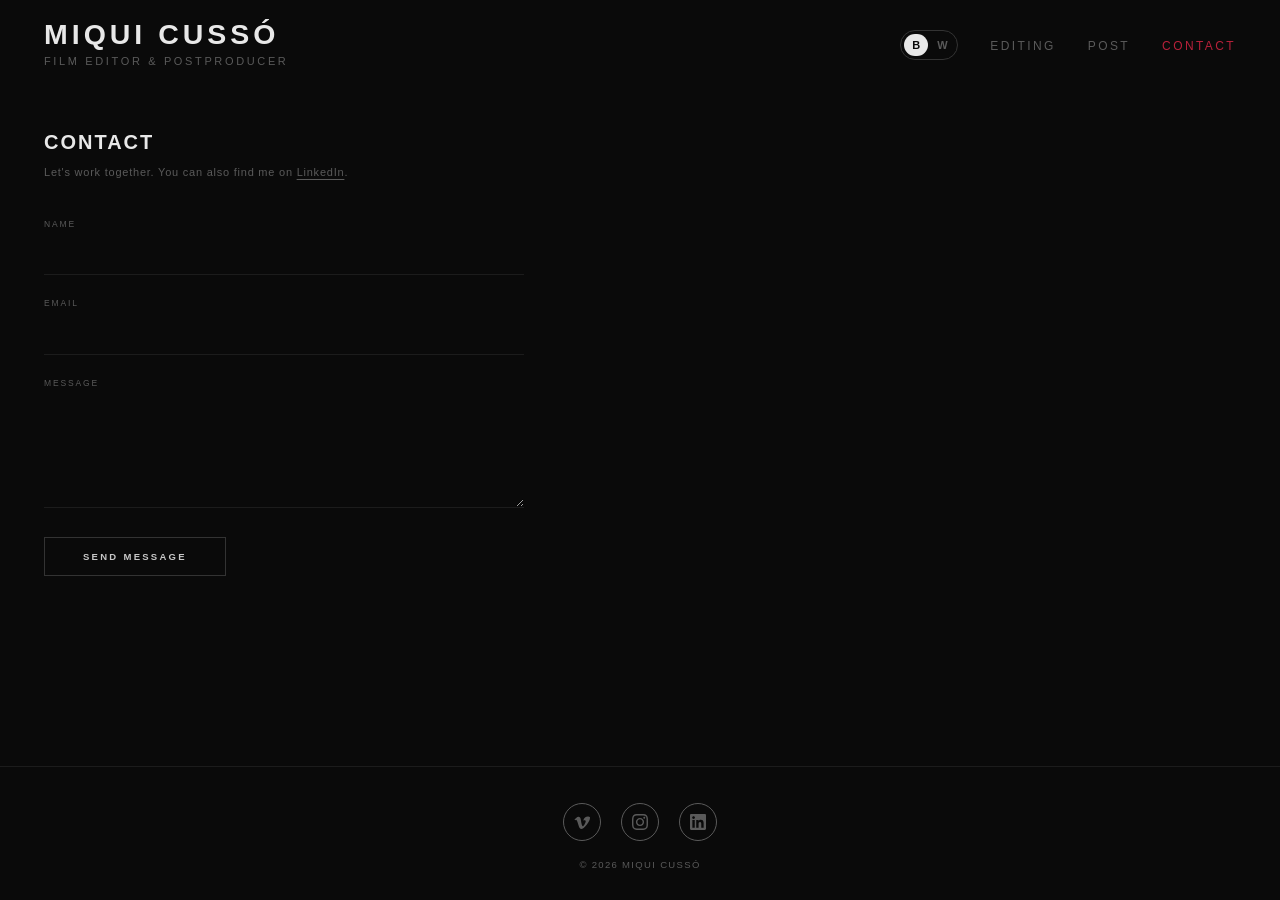
==== contact/index.html @ 6ad82b03 "fix: cache-busting ?v=hash en assets para que cada publicación se vea al momento Co-Authored-By: Cla" ====
<!DOCTYPE html>
<html lang="es">
<head>
  <meta charset="UTF-8">
  <meta name="viewport" content="width=device-width, initial-scale=1.0">
  <title>Contact — MIQUI CUSSÓ</title>
  <meta name="description" content="Contacta con Miqui Cussó, montador de cine y postproductor freelance, para proyectos de edición, postproducción y acabado.">
  <link rel="canonical" href="https://miquelcusso-rgb.github.io/contact/">
  <meta property="og:type" content="profile">
  <meta property="og:title" content="Contact — MIQUI CUSSÓ">
  <meta property="og:description" content="Contacta con Miqui Cussó, montador de cine y postproductor freelance, para proyectos de edición, postproducción y acabado.">
  <meta property="og:url" content="https://miquelcusso-rgb.github.io/contact/">
  <meta property="og:image" content="https://miquelcusso-rgb.github.io/og-image.jpg">
  <meta property="og:image:width" content="1200">
  <meta property="og:image:height" content="630">
  <meta property="og:image:alt" content="MIQUI CUSSÓ — Film Editor & Postproducer">
  <meta property="og:site_name" content="Miqui Cussó — Portfolio">
  <meta name="twitter:card" content="summary_large_image">
  <meta name="twitter:title" content="Contact — MIQUI CUSSÓ">
  <meta name="twitter:description" content="Contacta con Miqui Cussó, montador de cine y postproductor freelance, para proyectos de edición, postproducción y acabado.">
  <meta name="twitter:image" content="https://miquelcusso-rgb.github.io/og-image.jpg">
  <script type="application/ld+json">
  {"@context":"https://schema.org","@type":"ContactPage","name":"Contact — MIQUI CUSSÓ","url":"https://miquelcusso-rgb.github.io/contact/","inLanguage":"es","about":{"@type":"Person","name":"Miqui Cussó","url":"https://miquelcusso-rgb.github.io/","jobTitle":"Film Editor & Postproducer","knowsAbout":["Film editing","Post-production","Color grading","Video editing"],"sameAs":["https://www.linkedin.com/in/miquelcusso/","https://www.instagram.com/mikelkuss/","https://vimeo.com/showcase/8984756"]},"breadcrumb":{"@type":"BreadcrumbList","itemListElement":[{"@type":"ListItem","position":1,"name":"Editing","item":"https://miquelcusso-rgb.github.io/"},{"@type":"ListItem","position":2,"name":"Contact","item":"https://miquelcusso-rgb.github.io/contact/"}]}}
  </script>
  <link rel="icon" href="data:image/svg+xml,<svg xmlns='http://www.w3.org/2000/svg' viewBox='0 0 100 100'><text y='.9em' font-size='90'>✂</text></svg>">
  <script>try{if(localStorage.getItem('theme')==='light')document.documentElement.dataset.theme='light'}catch(e){}</script>
  <link rel="stylesheet" href="/assets/site.css?v=64774981">
</head>
<body data-page="contact">

<div class="nav-outer" id="navOuter">
<nav id="mainNav">
  <a class="nav-brand" href="/">
    <h1>Miqui Cussó <span class="nav-aka-desktop">AKA FURIOSA STUDIO</span></h1>
    <p>Film editor &amp; postproducer</p>
    <p class="nav-aka-mobile">AKA FURIOSA STUDIO</p>
  </a>
  <ul class="nav-links">
    <li><button class="theme-toggle" type="button" aria-pressed="false" aria-label="Switch to white"><span class="tt-b" aria-hidden="true">B</span><span class="tt-w" aria-hidden="true">W</span></button></li>
    <li><a id="nav-editing" href="/">Editing</a></li>
    <li><a id="nav-post" href="/post/">Post</a></li>
    <li><a id="nav-contact" href="/contact/" class="active" aria-current="page">Contact</a></li>
  </ul>
  <div class="nav-right-mobile">
    <button class="theme-toggle" type="button" aria-pressed="false" aria-label="Switch to white"><span class="tt-b" aria-hidden="true">B</span><span class="tt-w" aria-hidden="true">W</span></button>
    <button class="nav-hamburger" id="hamburger" type="button" aria-label="Menu">
      <span></span><span></span><span></span>
    </button>
  </div>
</nav>
</div>

<!-- Mobile menu -->
<div class="nav-mobile" id="navMobile">
  <a id="mob-editing" href="/">Editing</a>
  <a id="mob-post" href="/post/">Post</a>
  <a id="mob-contact" href="/contact/" class="active" aria-current="page">Contact</a>
</div>

<main>
  <section id="section-contact" class="section active">
    <div class="contact-wrap">
      <h2>Contact</h2>
      <p>Let's work together. You can also find me on <a href="https://www.linkedin.com/in/miquelcusso/" target="_blank" rel="noopener" style="color:inherit;text-decoration:underline;text-underline-offset:3px;">LinkedIn</a>.</p>
      <div class="form-group">
        <label for="f-name">Name</label>
        <input type="text" id="f-name" autocomplete="name">
      </div>
      <div class="form-group">
        <label for="f-email">Email</label>
        <input type="email" id="f-email" autocomplete="email">
      </div>
      <div class="form-group">
        <label for="f-msg">Message</label>
        <textarea id="f-msg"></textarea>
      </div>
      <button class="btn-submit" id="btn-submit" type="button">Send message</button>
      <p class="form-success" id="form-success">Message sent — I'll get back to you soon.</p>
    </div>
  </section>
</main>

<footer>
  <div class="footer-social">
    <a href="https://vimeo.com/showcase/8984756" target="_blank" rel="noopener" aria-label="Vimeo">
      <svg viewBox="0 0 24 24" xmlns="http://www.w3.org/2000/svg"><path d="M23.977 6.416c-.105 2.338-1.739 5.543-4.894 9.609-3.268 4.247-6.026 6.37-8.29 6.37-1.409 0-2.578-1.294-3.553-3.881L5.322 12.5C4.603 9.913 3.83 8.619 3 8.619c-.13 0-.58.27-1.354.81L.748 8.132c.852-.749 1.684-1.498 2.498-2.247C4.523 4.8 5.584 4.112 6.39 4.04c2.06-.198 3.332 1.208 3.81 4.218.515 3.25.872 5.274 1.072 6.07.595 2.707 1.248 4.06 1.963 4.06.556 0 1.391-.876 2.504-2.628 1.113-1.751 1.71-3.082 1.79-3.991.159-1.507-.435-2.261-1.79-2.261-.637 0-1.294.146-1.963.44 1.305-4.277 3.797-6.354 7.474-6.229 2.725.085 4.007 1.847 3.727 5.287z"/></svg>
    </a>
    <a href="https://www.instagram.com/mikelkuss/" target="_blank" rel="noopener" aria-label="Instagram">
      <svg viewBox="0 0 24 24" xmlns="http://www.w3.org/2000/svg"><path d="M12 2.163c3.204 0 3.584.012 4.85.07 3.252.148 4.771 1.691 4.919 4.919.058 1.265.069 1.645.069 4.849 0 3.205-.012 3.584-.069 4.849-.149 3.225-1.664 4.771-4.919 4.919-1.266.058-1.644.07-4.85.07-3.204 0-3.584-.012-4.849-.07-3.26-.149-4.771-1.699-4.919-4.92-.058-1.265-.07-1.644-.07-4.849 0-3.204.013-3.583.07-4.849.149-3.227 1.664-4.771 4.919-4.919 1.266-.057 1.645-.069 4.849-.069zm0-2.163c-3.259 0-3.667.014-4.947.072-4.358.2-6.78 2.618-6.98 6.98-.059 1.281-.073 1.689-.073 4.948 0 3.259.014 3.668.072 4.948.2 4.358 2.618 6.78 6.98 6.98 1.281.058 1.689.072 4.948.072 3.259 0 3.668-.014 4.948-.072 4.354-.2 6.782-2.618 6.979-6.98.059-1.28.073-1.689.073-4.948 0-3.259-.014-3.667-.072-4.947-.196-4.354-2.617-6.78-6.979-6.98-1.281-.059-1.69-.073-4.949-.073zm0 5.838c-3.403 0-6.162 2.759-6.162 6.162s2.759 6.163 6.162 6.163 6.162-2.759 6.162-6.163c0-3.403-2.759-6.162-6.162-6.162zm0 10.162c-2.209 0-4-1.79-4-4 0-2.209 1.791-4 4-4s4 1.791 4 4c0 2.21-1.791 4-4 4zm6.406-11.845c-.796 0-1.441.645-1.441 1.44s.645 1.44 1.441 1.44c.795 0 1.439-.645 1.439-1.44s-.644-1.44-1.439-1.44z"/></svg>
    </a>
    <a href="https://www.linkedin.com/in/miquelcusso/" target="_blank" rel="noopener" aria-label="LinkedIn">
      <svg viewBox="0 0 24 24" xmlns="http://www.w3.org/2000/svg"><path d="M20.447 20.452h-3.554v-5.569c0-1.328-.027-3.037-1.852-3.037-1.853 0-2.136 1.445-2.136 2.939v5.667H9.351V9h3.414v1.561h.046c.477-.9 1.637-1.85 3.37-1.85 3.601 0 4.267 2.37 4.267 5.455v6.286zM5.337 7.433c-1.144 0-2.063-.926-2.063-2.065 0-1.138.92-2.063 2.063-2.063 1.14 0 2.064.925 2.064 2.063 0 1.139-.925 2.065-2.064 2.065zm1.782 13.019H3.555V9h3.564v11.452zM22.225 0H1.771C.792 0 0 .774 0 1.729v20.542C0 23.227.792 24 1.771 24h20.451C23.2 24 24 23.227 24 22.271V1.729C24 .774 23.2 0 22.222 0h.003z"/></svg>
    </a>
  </div>
  <span class="footer-copy">© 2026 Miqui Cussó</span>
</footer>

<script src="/assets/projects.js?v=fb25383c"></script>
<script src="/assets/thumbs.js?v=7ece2269"></script>
<script src="/assets/site.js?v=f5b0f821"></script>
</body>
</html>
---- assets/site.css ----
:root {
  --bg: #0a0a0a;
  --fg: #c8c8c8;
  --fg-dim: #5a5a5a;
  --fg-bright: #e8e8e8;
  --accent: #b8213a;
  --border: #1c1c1c;
  --card-bg: #111;
  --thumb-bg: #141414;
  --line-strong: #333;
  --line-focus: #444;
  --hover-wash: rgba(255,255,255,0.03);
  color-scheme: dark;
  --font: 'Avenir Next', 'Avenir', -apple-system, 'Helvetica Neue', sans-serif;
  --nav-height: 82px;
}
/* Tema white — se activa con <html data-theme="light"> */
:root[data-theme="light"] {
  --bg: #f5f5f3;
  --fg: #3a3a3a;
  --fg-dim: #8a8a8a;
  --fg-bright: #0a0a0a;
  --border: #e2e2df;
  --card-bg: #ececea;
  --thumb-bg: #e6e6e3;
  --line-strong: #c9c9c6;
  --line-focus: #9a9a96;
  --hover-wash: rgba(0,0,0,0.03);
  color-scheme: light;
}
body, .nav-outer, .nav-mobile { transition: background-color 0.25s, color 0.25s; }
:focus-visible { outline: 1px solid var(--accent); outline-offset: 3px; }

/* ── THEME TOGGLE (black / white) ── */
.nav-links { align-items: center; }
.theme-toggle {
  display: inline-flex;
  align-items: center;
  gap: 7px;
  background: none;
  border: none;
  padding: 6px 0;
  cursor: pointer;
  font-family: var(--font);
  font-size: 12px;
  font-weight: 500;
  letter-spacing: 0.2em;
  text-transform: uppercase;
  color: var(--fg-dim);
  transition: color 0.2s;
}
.theme-toggle:hover { color: var(--fg-bright); }
/* Toggle B W: botón con forma de píldora; la letra activa va rellena */
.theme-toggle {
  gap: 2px;
  padding: 3px;
  letter-spacing: 0.08em;
  border: 1px solid var(--line-strong);
  border-radius: 999px;
  transition: border-color 0.2s;
}
.theme-toggle:hover { border-color: var(--fg-dim); }
.theme-toggle .tt-b,
.theme-toggle .tt-w {
  display: inline-flex; align-items: center; justify-content: center;
  width: 24px; height: 22px;
  border-radius: 999px;
  font-size: 11px; font-weight: 600; letter-spacing: 0;
  color: var(--fg-dim);
  transition: background-color 0.2s, color 0.2s;
}
.theme-toggle .tt-b { background: var(--fg-bright); color: var(--bg); }
:root[data-theme="light"] .theme-toggle .tt-b { background: transparent; color: var(--fg-dim); }
:root[data-theme="light"] .theme-toggle .tt-w { background: var(--fg-bright); color: var(--bg); }
.card img:not([src]) { visibility: hidden; }
.nav-right-mobile { display: none; align-items: center; gap: 18px; }
*, *::before, *::after { box-sizing: border-box; margin: 0; padding: 0; }
html { scroll-behavior: smooth; }
body {
  background: var(--bg);
  color: var(--fg);
  font-family: var(--font);
  font-size: 14px;
  line-height: 1.6;
  min-height: 100vh;
  display: flex;
  flex-direction: column;
}

/* ── NAV ── */
nav {
  position: fixed;
  top: 0; left: 0; right: 0;
  height: var(--nav-height);
  display: flex;
  align-items: center;
  justify-content: space-between;
  padding: 8px 44px 0;
  z-index: 101;
  max-width: 2000px;
  margin: 0 auto;
  width: 100%;
}
.nav-outer {
  position: fixed;
  top: 0; left: 0; right: 0;
  height: var(--nav-height);
  background: var(--bg);
  border-bottom: 1px solid transparent;
  transition: border-color 0.3s;
  z-index: 100;
}
.nav-outer.scrolled { border-color: var(--border); }
.nav-brand { cursor: pointer; }
.nav-brand h1 {
  font-size: 28.5px;
  font-weight: 700;
  letter-spacing: 0.14em;
  color: var(--fg-bright);
  text-transform: uppercase;
  line-height: 1.1;
  display: flex;
  align-items: baseline;
  gap: 10px;
}
.nav-brand p {
  font-size: 11px;
  font-weight: 400;
  letter-spacing: 0.24em;
  color: var(--fg-dim);
  text-transform: uppercase;
  margin-top: 3px;
}
/* AKA desktop: inline next to name */
.nav-aka-desktop {
  font-size: 9px;
  font-weight: 400;
  letter-spacing: 0.18em;
  color: var(--fg-dim);
  text-transform: uppercase;
  display: none;
}
/* AKA mobile: below subtitle, hidden by default, only shown on mobile */
.nav-aka-mobile {
  display: none;
  font-size: 9px;
  font-weight: 400;
  letter-spacing: 0.2em;
  color: var(--fg-dim);
  text-transform: uppercase;
  margin-top: 2px;
}
@media (min-width: 701px) {
  .nav-aka-mobile { display: none !important; }
}
.nav-links { display: flex; gap: 32px; list-style: none; }
.nav-links a {
  font-size: 12px;
  font-weight: 500;
  letter-spacing: 0.2em;
  text-transform: uppercase;
  color: var(--fg-dim);
  text-decoration: none;
  transition: color 0.2s;
  cursor: pointer;
}
.nav-links a:hover,
.nav-links a.active { color: var(--accent); }

/* Hamburger button — hidden on desktop */
.nav-hamburger {
  display: none;
  flex-direction: column;
  gap: 5px;
  cursor: pointer;
  background: none;
  border: none;
  padding: 4px;
}
.nav-hamburger span {
  display: block;
  width: 22px;
  height: 1.5px;
  background: var(--fg-dim);
  transition: background 0.2s;
}
.nav-hamburger:hover span { background: var(--fg-bright); }

/* Mobile menu overlay */
.nav-mobile {
  display: none;
  position: fixed;
  top: var(--nav-height);
  left: 0; right: 0;
  background: var(--bg);
  border-bottom: 1px solid var(--border);
  padding: 24px 44px;
  flex-direction: column;
  gap: 24px;
  z-index: 99;
}
.nav-mobile.open { display: flex; }
.nav-mobile a {
  font-size: 13px;
  font-weight: 500;
  letter-spacing: 0.2em;
  text-transform: uppercase;
  color: var(--fg-dim);
  text-decoration: none;
  cursor: pointer;
}
.nav-mobile a:hover,
.nav-mobile a.active { color: var(--accent); }

@media (max-width: 700px) {
  .nav-aka-desktop { display: none !important; }
  nav { padding: 0 20px; }
  .nav-links { display: none; }
  .nav-hamburger { display: flex; }
  .nav-right-mobile { display: flex; }
  .section { padding: 32px 12px 60px; }
  .nav-brand h1 { font-size: 18px; }
  .nav-brand p { font-size: 9px; }
  .grid { gap: 6px; }
  footer { padding: 24px 20px; }

  /* Project view: full width video, meta below */
  .project-view { padding: 0 0 60px; }
  .project-back { display: block; margin: 0; max-width: 100%; padding: 20px 12px 16px; }
  .project-layout {
    display: flex !important;
    flex-direction: column;
    max-width: 100%;
    padding: 0;
    gap: 0;
  }
  .video-col { width: 100%; order: 1; }
  .video-col .video-wrapper {
    border-radius: 0;
    width: 100vw;
    margin-left: calc(-1 * (100vw - 100%) / 2);
    position: relative;
    padding-bottom: 56.25vw;
    height: 0;
  }
  .project-meta { padding: 16px 12px 0; order: 2; }
  .project-meta h2 { font-size: 13px; margin-bottom: 16px; }
  .project-nav { margin: 12px 12px 0; padding-top: 12px; }

  /* Related grid: 3 cols, tight padding */
  .related-grid {
    grid-template-columns: repeat(3, 1fr);
    gap: 4px;
    margin-top: 16px;
    padding: 0 4px;
    max-width: 100%;
  }
}

/* ── MAIN ── */
main { flex: 1; margin-top: var(--nav-height); }
.section {
  display: none;
  padding: 44px 44px 80px;
  animation: fadeIn 0.35s ease;
}
.section.active { display: block; }
@keyframes fadeIn {
  from { opacity: 0; transform: translateY(8px); }
  to   { opacity: 1; transform: translateY(0); }
}

/* ── GRID 4 cols ── */
.grid {
  display: grid;
  grid-template-columns: repeat(3, 1fr);
  gap: 10px;
  max-width: 1350px;
  margin: 0 auto;
}
@media (min-width: 2100px) {
  .grid {
    grid-template-columns: repeat(4, 450px);
    max-width: none;
    justify-content: center;
  }
}
@media (max-width: 800px) {
  .grid {
    grid-template-columns: repeat(2, 1fr);
  }
}
.card {
  position: relative;
  aspect-ratio: 16/9;
  overflow: hidden;
  border-radius: 6px;
  cursor: pointer;
  background: var(--thumb-bg);
  display: block;
}
.card img {
  width: 100%; height: 100%;
  object-fit: cover;
  display: block;
  transition: transform 0.5s ease, filter 0.35s ease;
  filter: brightness(0.85);
}
.card:hover img {
  transform: scale(1.05);
  filter: brightness(0.45);
}
.card-overlay {
  position: absolute;
  inset: 0;
  display: flex;
  align-items: flex-end;
  padding: 13px 15px;
  opacity: 0;
  transition: opacity 0.3s;
  background: linear-gradient(to top, rgba(0,0,0,0.82) 0%, transparent 65%);
}
.card:hover .card-overlay { opacity: 1; }
.card-title {
  font-size: 10.5px;
  font-weight: 600;
  letter-spacing: 0.1em;
  text-transform: uppercase;
  color: #fff;
  line-height: 1.3;
}

/* ── PROJECT VIEW ── */
.project-view {
  display: none;
  padding: 44px 44px 80px;
  animation: fadeIn 0.35s ease;
}
.project-view.active { display: block; }
.project-back {
  font-size: 10px;
  letter-spacing: 0.18em;
  text-transform: uppercase;
  color: var(--fg-dim);
  cursor: pointer;
  transition: color 0.2s;
  display: block;
  margin-bottom: 36px;
  max-width: 1350px;
  margin-left: auto;
  margin-right: auto;
  /* align with video: offset by meta column */
  padding-left: calc(175px + 44px);
}
.project-back:hover { color: var(--fg-bright); }
.project-back::before { content: '← '; }
.project-layout {
  display: grid;
  grid-template-columns: 175px 1fr;
  gap: 44px;
  align-items: start;
  max-width: 1350px;
  margin: 0 auto;
}
.project-meta h2 {
  font-size: 15px;
  font-weight: 700;
  letter-spacing: 0.08em;
  color: var(--fg-bright);
  text-transform: uppercase;
  margin-bottom: 24px;
  line-height: 1.3;
}
.meta-item { margin-bottom: 14px; }
.meta-label {
  font-size: 8.5px;
  letter-spacing: 0.22em;
  text-transform: uppercase;
  color: var(--fg-dim);
}
.meta-value {
  font-size: 11.5px;
  font-weight: 600;
  color: var(--fg);
  letter-spacing: 0.04em;
  margin-top: 2px;
}
.video-wrapper {
  position: relative;
  padding-bottom: 56.25%;
  height: 0;
  background: #000; /* el reproductor siempre en negro */
  border-radius: 3px;
  overflow: hidden;
}
.video-wrapper iframe {
  position: absolute;
  top: 0; left: 0;
  width: 100%; height: 100%;
  border: none;
}
.project-nav {
  display: flex;
  justify-content: space-between;
  margin-top: 28px;
  padding-top: 18px;
  border-top: 1px solid var(--border);
}
.project-nav-btn {
  font-size: 10px;
  letter-spacing: 0.18em;
  text-transform: uppercase;
  color: var(--fg-dim);
  cursor: pointer;
  transition: color 0.2s;
  background: none;
  border: none;
  font-family: var(--font);
}
.project-nav-btn:hover { color: var(--fg-bright); }
.project-nav-btn.prev::before { content: '← '; }
.project-nav-btn.next::after  { content: ' →'; }
.project-nav-btn:disabled { opacity: 0.18; cursor: default; }

/* Related grid */
.related-grid {
  display: grid;
  grid-template-columns: repeat(3, 1fr);
  gap: 10px;
  margin-top: 44px;
  max-width: 1350px;
  margin-left: auto;
  margin-right: auto;
}
.related-grid .card { opacity: 0.55; transition: opacity 0.3s; }
.related-grid .card:hover { opacity: 1; }
.related-grid .card.active-card { opacity: 1; box-shadow: 0 0 0 1px var(--accent); }

/* ── CONTACT ── */
.contact-wrap { max-width: 480px; }
.contact-wrap h2 {
  font-size: 20px;
  font-weight: 700;
  letter-spacing: 0.1em;
  color: var(--fg-bright);
  text-transform: uppercase;
  margin-bottom: 6px;
}
.contact-wrap > p {
  font-size: 11px;
  color: var(--fg-dim);
  letter-spacing: 0.07em;
  margin-bottom: 36px;
}
.form-group { margin-bottom: 22px; }
.form-group label {
  display: block;
  font-size: 8.5px;
  letter-spacing: 0.22em;
  text-transform: uppercase;
  color: var(--fg-dim);
  margin-bottom: 8px;
}
.form-group input,
.form-group textarea {
  width: 100%;
  background: transparent;
  border: none;
  border-bottom: 1px solid var(--border);
  color: var(--fg-bright);
  font-family: var(--font);
  font-size: 13px;
  padding: 10px 0;
  outline: none;
  transition: border-color 0.25s;
}
.form-group input:focus,
.form-group textarea:focus { border-color: var(--line-focus); }
.form-group textarea { resize: vertical; min-height: 110px; }
.btn-submit {
  background: none;
  border: 1px solid var(--line-strong);
  color: var(--fg);
  font-family: var(--font);
  font-size: 9.5px;
  font-weight: 600;
  letter-spacing: 0.24em;
  text-transform: uppercase;
  padding: 13px 38px;
  cursor: pointer;
  transition: border-color 0.25s, color 0.25s, background 0.25s;
}
.btn-submit:hover {
  border-color: var(--fg-bright);
  color: var(--fg-bright);
  background: var(--hover-wash);
}
.form-success {
  display: none;
  font-size: 11px;
  letter-spacing: 0.1em;
  color: var(--fg-dim);
  margin-top: 20px;
}

/* ── FOOTER ── */
footer {
  border-top: 1px solid var(--border);
  padding: 36px 44px 28px;
  display: flex;
  flex-direction: column;
  align-items: center;
  gap: 16px;
}
.footer-social { display: flex; gap: 20px; }
.footer-social a {
  display: flex;
  align-items: center;
  justify-content: center;
  width: 38px;
  height: 38px;
  border-radius: 50%;
  border: 1px solid var(--fg-dim);
  color: var(--fg-dim);
  text-decoration: none;
  transition: border-color 0.2s, color 0.2s;
}
.footer-social a:hover {
  border-color: var(--fg-bright);
  color: var(--fg-bright);
}
.footer-social svg { width: 16px; height: 16px; fill: currentColor; }
.footer-copy {
  font-size: 9.5px;
  letter-spacing: 0.14em;
  color: var(--fg-dim);
  text-transform: uppercase;
}
.footer-social a:hover { color: var(--fg-bright); }

/* AKA Furiosa Studio: solo en la página Post */
body[data-page="post"] .nav-aka-desktop { display: inline; }
@media (max-width: 700px) {
  body[data-page="post"] .nav-aka-mobile { display: block; }
}
.nav-brand { text-decoration: none; display: block; }

.project-back { text-decoration: none; }
.card { color: inherit; }
@media (max-width: 700px) {
  .section { padding: 32px 12px 60px; }
  .project-view { padding: 0 0 60px; }
}
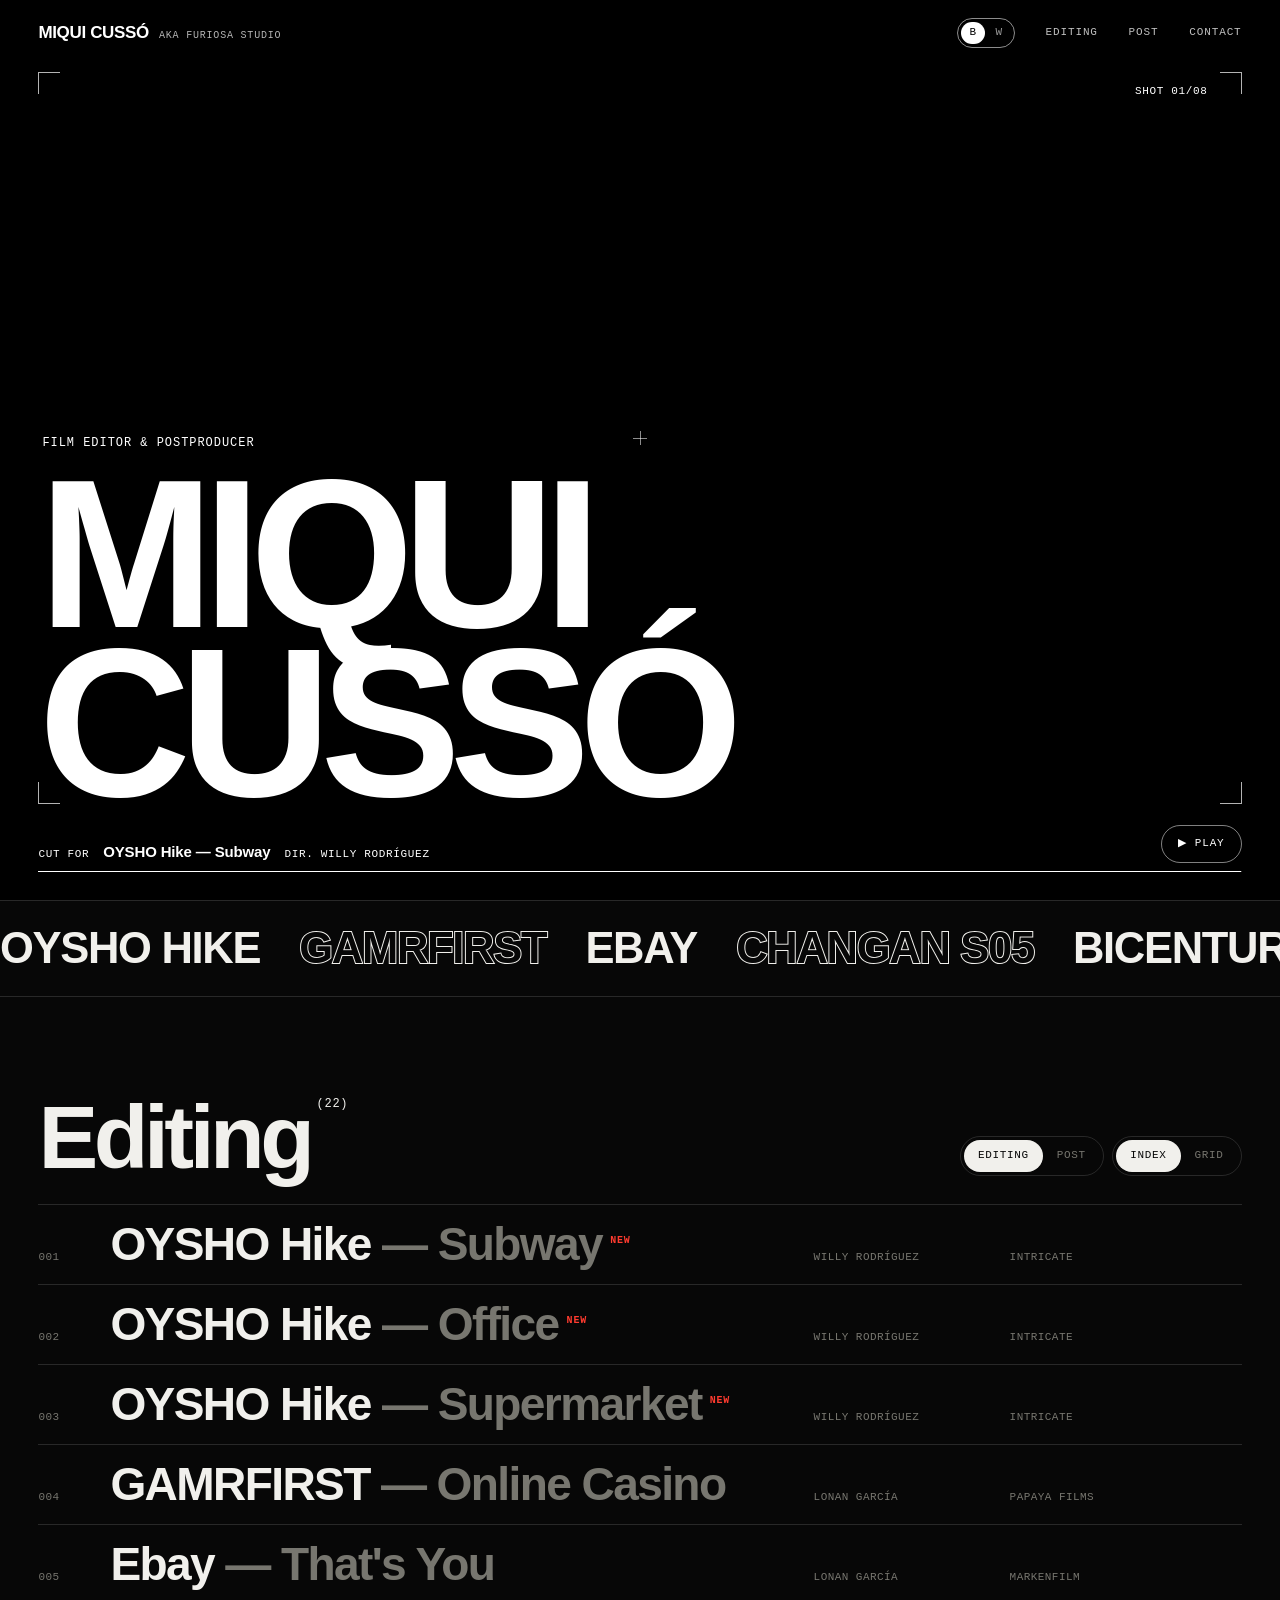
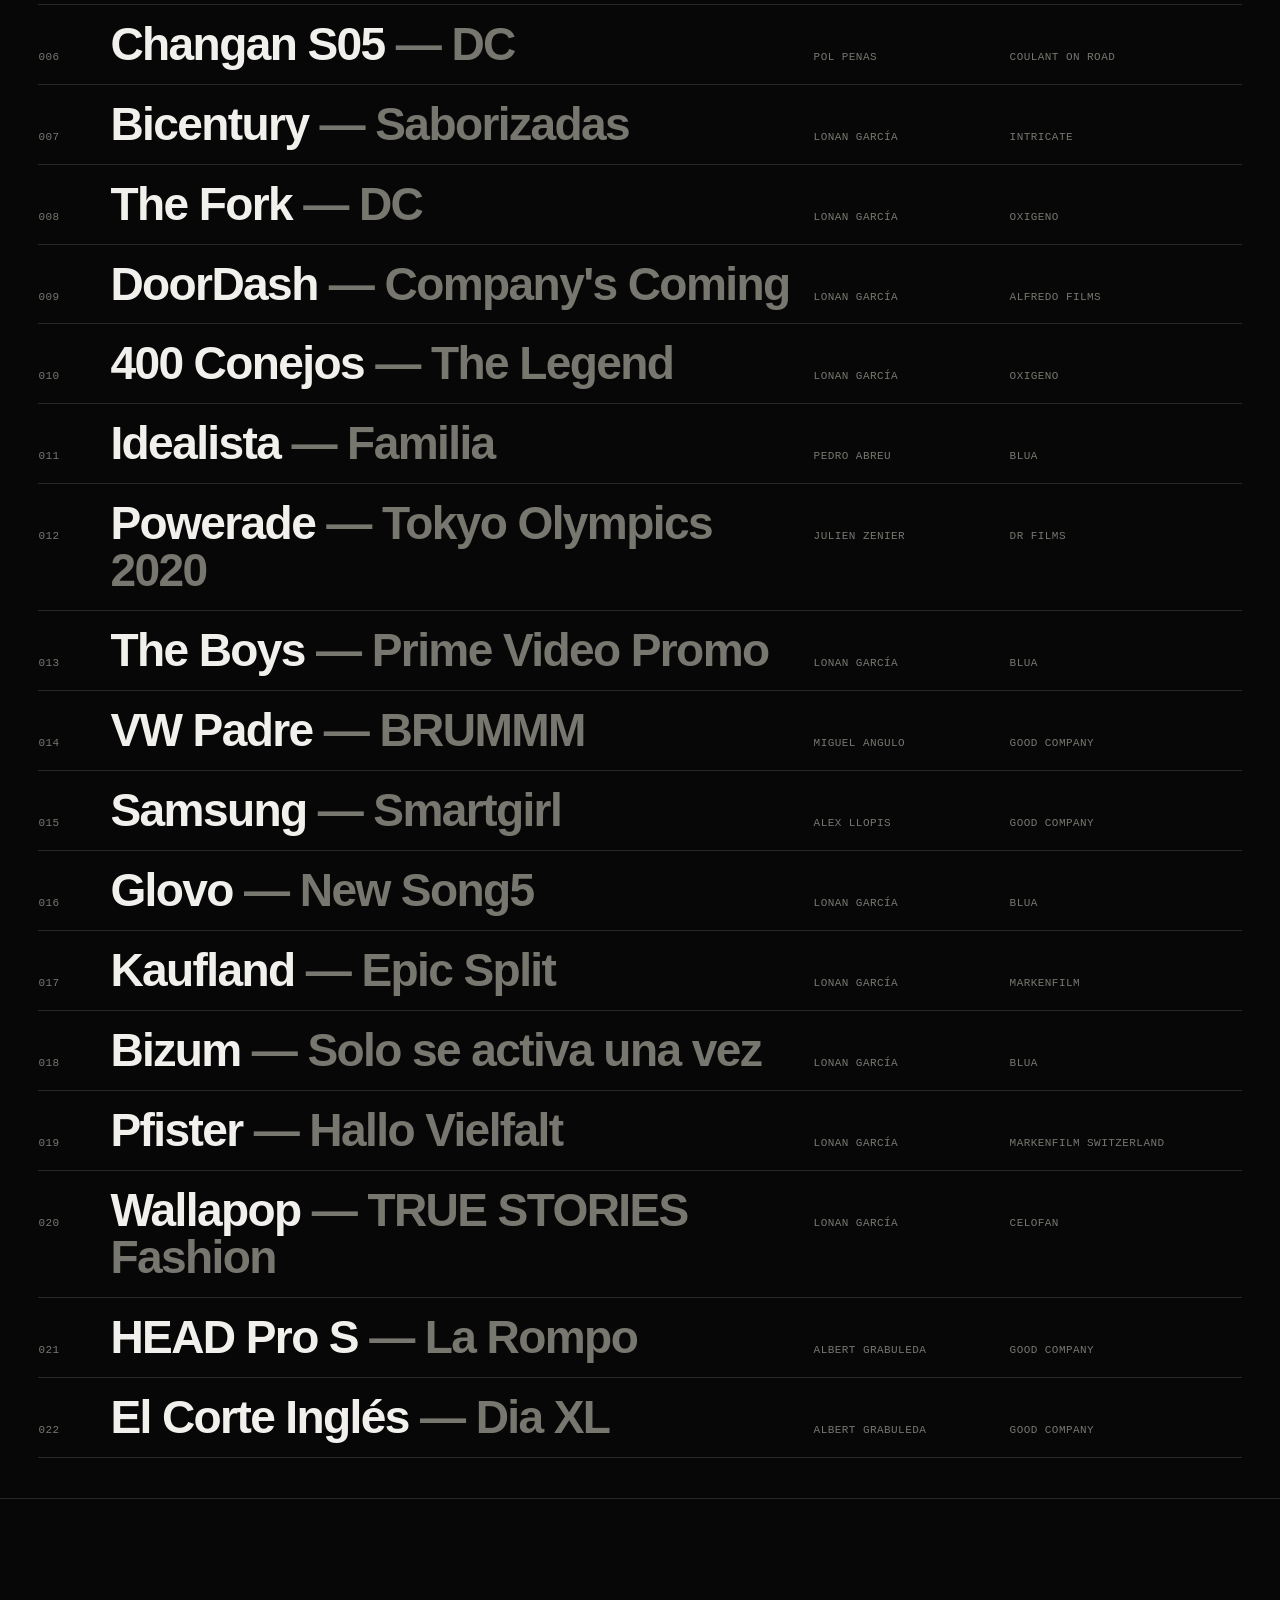
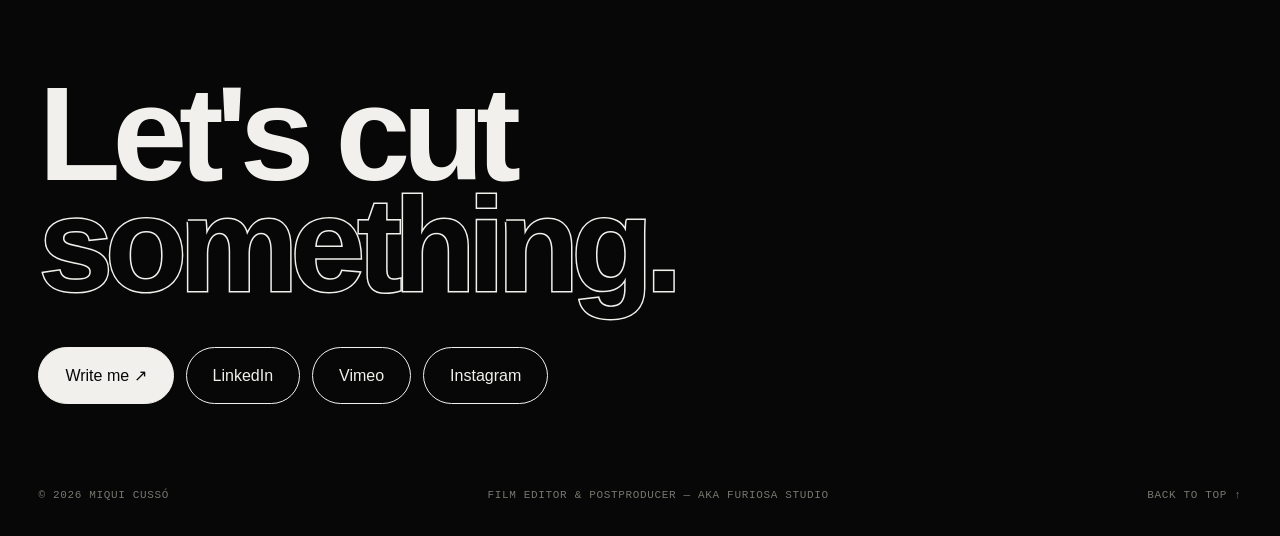
==== commit 6ceb60ad: "feat: "The Cut" pasa a ser la web oficial - / , /post/ y /contact/ generadas desde templates/the-cut" ====
--- a/contact/index.html
+++ b/contact/index.html
@@ -10,93 +10,664 @@
   <meta property="og:title" content="Contact — MIQUI CUSSÓ">
   <meta property="og:description" content="Contacta con Miqui Cussó, montador de cine y postproductor freelance, para proyectos de edición, postproducción y acabado.">
   <meta property="og:url" content="https://miquelcusso-rgb.github.io/contact/">
-  <meta property="og:image" content="https://miquelcusso-rgb.github.io/og-image.jpg">
+  <meta property="og:image" content="https://miquelcusso-rgb.github.io/og-image.jpg?v=a04cc94a">
   <meta property="og:image:width" content="1200">
   <meta property="og:image:height" content="630">
-  <meta property="og:image:alt" content="MIQUI CUSSÓ — Film Editor & Postproducer">
+  <meta property="og:image:alt" content="MIQUI CUSSÓ — Film Editor &amp; Postproducer">
   <meta property="og:site_name" content="Miqui Cussó — Portfolio">
   <meta name="twitter:card" content="summary_large_image">
   <meta name="twitter:title" content="Contact — MIQUI CUSSÓ">
   <meta name="twitter:description" content="Contacta con Miqui Cussó, montador de cine y postproductor freelance, para proyectos de edición, postproducción y acabado.">
-  <meta name="twitter:image" content="https://miquelcusso-rgb.github.io/og-image.jpg">
+  <meta name="twitter:image" content="https://miquelcusso-rgb.github.io/og-image.jpg?v=a04cc94a">
   <script type="application/ld+json">
   {"@context":"https://schema.org","@type":"ContactPage","name":"Contact — MIQUI CUSSÓ","url":"https://miquelcusso-rgb.github.io/contact/","inLanguage":"es","about":{"@type":"Person","name":"Miqui Cussó","url":"https://miquelcusso-rgb.github.io/","jobTitle":"Film Editor & Postproducer","knowsAbout":["Film editing","Post-production","Color grading","Video editing"],"sameAs":["https://www.linkedin.com/in/miquelcusso/","https://www.instagram.com/mikelkuss/","https://vimeo.com/showcase/8984756"]},"breadcrumb":{"@type":"BreadcrumbList","itemListElement":[{"@type":"ListItem","position":1,"name":"Editing","item":"https://miquelcusso-rgb.github.io/"},{"@type":"ListItem","position":2,"name":"Contact","item":"https://miquelcusso-rgb.github.io/contact/"}]}}
   </script>
   <link rel="icon" href="data:image/svg+xml,<svg xmlns='http://www.w3.org/2000/svg' viewBox='0 0 100 100'><text y='.9em' font-size='90'>✂</text></svg>">
+  <link rel="preconnect" href="https://fonts.googleapis.com">
+  <link rel="preconnect" href="https://fonts.gstatic.com" crossorigin>
+  <link href="https://fonts.googleapis.com/css2?family=Inter+Tight:wght@400;500;600;800&family=JetBrains+Mono:wght@400;500&display=swap" rel="stylesheet">
   <script>try{if(localStorage.getItem('theme')==='light')document.documentElement.dataset.theme='light'}catch(e){}</script>
-  <link rel="stylesheet" href="/assets/site.css?v=64774981">
+  <style>
+    :root {
+      --bg: #070707;
+      --fg: #f1f0ec;
+      --dim: #77766f;
+      --line: rgba(241,240,236,0.14);
+      --rec: #ff3b2f;
+      --sans: 'Inter Tight', 'Helvetica Neue', Arial, sans-serif;
+      --mono: 'JetBrains Mono', ui-monospace, Menlo, monospace;
+      --pad: clamp(16px, 3vw, 40px);
+      color-scheme: dark;
+    }
+    :root[data-theme="light"] {
+      --bg: #f1f0ec;
+      --fg: #0b0b0b;
+      --dim: #8a8983;
+      --line: rgba(11,11,11,0.14);
+      color-scheme: light;
+    }
+    *, *::before, *::after { box-sizing: border-box; margin: 0; padding: 0; }
+    html { -webkit-text-size-adjust: 100%; }
+    body {
+      background: var(--bg); color: var(--fg);
+      font-family: var(--sans); font-size: 15px; line-height: 1.45;
+      overflow-x: hidden;
+      transition: background-color .3s, color .3s;
+    }
+    a { color: inherit; text-decoration: none; }
+    button { font: inherit; color: inherit; background: none; border: 0; cursor: pointer; }
+    :focus-visible { outline: 1px solid var(--rec); outline-offset: 3px; }
+    .mono { font-family: var(--mono); font-size: 11px; letter-spacing: .06em; text-transform: uppercase; }
+
+    /* ── HUD (cabecera fija, en diferencia sobre la imagen) ── */
+    .hud {
+      position: fixed; inset: 0 0 auto 0; z-index: 50;
+      display: flex; justify-content: space-between; align-items: center;
+      padding: 18px var(--pad);
+      mix-blend-mode: difference; color: #fff;
+    }
+    .hud-brand { font-weight: 800; letter-spacing: -.02em; font-size: 17px; }
+    .hud-brand span { font-family: var(--mono); font-weight: 400; font-size: 10px; letter-spacing: .08em; margin-left: 10px; opacity: .7; }
+    .hud nav { display: flex; gap: clamp(14px, 2.4vw, 32px); align-items: center; }
+    .hud nav a, .hud nav button { font-family: var(--mono); font-size: 11px; letter-spacing: .08em; text-transform: uppercase; opacity: .75; transition: opacity .2s; }
+    .hud nav a:hover, .hud nav button:hover { opacity: 1; }
+    .bw { display: inline-flex; gap: 2px; padding: 3px; border: 1px solid rgba(255,255,255,.55); border-radius: 999px; }
+    .hud nav .bw { opacity: 1; }
+    .bw span { display: inline-flex; align-items: center; justify-content: center; width: 24px; height: 22px; border-radius: 999px; font-weight: 500; letter-spacing: 0; transition: background .2s, color .2s; color: rgba(255,255,255,.6); }
+    .bw .b { background: #fff; color: #000; }
+    :root[data-theme="light"] .bw .b { background: transparent; color: rgba(255,255,255,.6); }
+    :root[data-theme="light"] .bw .w { background: #fff; color: #000; }
+
+    /* ── HERO ── */
+    .hero { position: relative; height: 100svh; min-height: 520px; overflow: hidden; background: #000; color: #fff; }
+    .shot {
+      position: absolute; inset: 0;
+      background: #000 center / cover no-repeat;
+      opacity: 0;
+    }
+    .shot.on { opacity: 1; animation: push 4.2s linear forwards; }
+    @keyframes push { from { transform: scale(1.12); } to { transform: scale(1.0); } }
+    .hero::after {
+      content: ''; position: absolute; inset: 0; pointer-events: none;
+      background:
+        linear-gradient(to top, rgba(0,0,0,.75) 0%, rgba(0,0,0,0) 45%),
+        linear-gradient(to bottom, rgba(0,0,0,.45) 0%, rgba(0,0,0,0) 25%);
+    }
+    .flash { position: absolute; inset: 0; background: #fff; opacity: 0; pointer-events: none; z-index: 2; }
+    .flash.go { animation: flash .12s steps(1) 1; }
+    @keyframes flash { 0% { opacity: .9; } 100% { opacity: 0; } }
+    /* guías de encuadre */
+    .guides { position: absolute; inset: 72px var(--pad) 96px; pointer-events: none; z-index: 3; }
+    .guides i { position: absolute; width: 22px; height: 22px; border: 0 solid rgba(255,255,255,.7); }
+    .guides i:nth-child(1) { top: 0; left: 0; border-top-width: 1px; border-left-width: 1px; }
+    .guides i:nth-child(2) { top: 0; right: 0; border-top-width: 1px; border-right-width: 1px; }
+    .guides i:nth-child(3) { bottom: 0; left: 0; border-bottom-width: 1px; border-left-width: 1px; }
+    .guides i:nth-child(4) { bottom: 0; right: 0; border-bottom-width: 1px; border-right-width: 1px; }
+    .guides b { position: absolute; left: 50%; top: 50%; width: 14px; height: 14px; transform: translate(-50%,-50%); }
+    .guides b::before, .guides b::after { content: ''; position: absolute; background: rgba(255,255,255,.55); }
+    .guides b::before { left: 50%; top: 0; bottom: 0; width: 1px; }
+    .guides b::after { top: 50%; left: 0; right: 0; height: 1px; }
+    .hero-meta { position: absolute; z-index: 4; top: 84px; left: calc(var(--pad) + 34px); right: calc(var(--pad) + 34px); display: flex; justify-content: flex-end; }
+    @keyframes blink { 50% { opacity: 0; } }
+    .hero-title {
+      position: absolute; z-index: 4; left: var(--pad); right: var(--pad); bottom: 92px;
+      font-weight: 800; letter-spacing: -.055em; line-height: .8;
+      font-size: clamp(64px, 16.5vw, 300px);
+      mix-blend-mode: difference; color: #fff;
+      user-select: none;
+    }
+    .hero-title small { display: block; font-family: var(--mono); font-weight: 400; font-size: 12px; letter-spacing: .08em; text-transform: uppercase; margin: 0 0 18px 4px; line-height: 1.4; }
+    .hero-bar {
+      position: absolute; z-index: 4; left: var(--pad); right: var(--pad); bottom: 28px;
+      display: grid; grid-template-columns: 1fr auto; gap: 8px 24px; align-items: end;
+    }
+    .hero-now { display: flex; gap: 14px; align-items: baseline; flex-wrap: wrap; }
+    .hero-now strong { font-weight: 600; font-size: 15px; letter-spacing: -.01em; }
+    .hero-play { display: inline-flex; align-items: center; gap: 10px; font-family: var(--mono); font-size: 11px; letter-spacing: .08em; text-transform: uppercase; padding: 10px 16px; border: 1px solid rgba(255,255,255,.5); border-radius: 999px; transition: background .2s, color .2s; color: #fff; }
+    .hero-play:hover { background: #fff; color: #000; }
+    .scrub { grid-column: 1 / -1; height: 1px; background: rgba(255,255,255,.25); position: relative; overflow: hidden; }
+    .scrub i { position: absolute; inset: 0; background: #fff; transform-origin: left; transform: scaleX(0); }
+    .scrub i.run { animation: scrub 4.2s linear forwards; }
+    @keyframes scrub { to { transform: scaleX(1); } }
+
+    /* ── TICKER de marcas ── */
+    .ticker { border-block: 1px solid var(--line); overflow: hidden; white-space: nowrap; padding: 16px 0; }
+    .ticker-track { display: inline-flex; animation: tick 60s linear infinite; }
+    .ticker span { font-weight: 800; font-size: clamp(22px, 3.4vw, 44px); letter-spacing: -.03em; padding-right: .9em; text-transform: uppercase; }
+    .ticker span:nth-child(even) { -webkit-text-stroke: 2px var(--fg); paint-order: stroke fill; color: var(--bg); }
+    @keyframes tick { to { transform: translateX(-50%); } }
+
+    /* ── WORK ── */
+    .work { padding: clamp(48px, 8vw, 120px) var(--pad) 40px; }
+    .work-head { display: flex; justify-content: space-between; align-items: end; gap: 24px; flex-wrap: wrap; margin-bottom: 28px; }
+    .work-head h2 { font-weight: 800; font-size: clamp(40px, 7vw, 104px); letter-spacing: -.05em; line-height: .85; }
+    .work-head h2 sup { font-family: var(--mono); font-weight: 400; font-size: 12px; letter-spacing: .06em; vertical-align: top; margin-left: 6px; }
+    .controls { display: flex; gap: 8px; flex-wrap: wrap; position: sticky; top: 64px; }
+    .seg { display: inline-flex; border: 1px solid var(--line); border-radius: 999px; padding: 3px; }
+    .seg button { font-family: var(--mono); font-size: 11px; letter-spacing: .06em; text-transform: uppercase; padding: 8px 14px; border-radius: 999px; color: var(--dim); transition: color .2s, background .2s; }
+    .seg button[aria-pressed="true"] { background: var(--fg); color: var(--bg); }
+
+    /* Index */
+    .index { list-style: none; border-top: 1px solid var(--line); }
+    .row {
+      display: grid; grid-template-columns: 56px 1fr 180px 160px 56px; gap: 16px; align-items: baseline;
+      padding: 16px 0; border-bottom: 1px solid var(--line);
+      transition: opacity .25s, padding .3s;
+    }
+    .row .t { font-weight: 600; font-size: clamp(22px, 3.6vw, 52px); letter-spacing: -.035em; line-height: 1.02; transition: transform .35s cubic-bezier(.2,.7,.2,1); }
+    .row .t em { font-style: normal; color: var(--dim); }
+    .row .n, .row .d, .row .c, .row .len { font-family: var(--mono); font-size: 11px; letter-spacing: .04em; text-transform: uppercase; color: var(--dim); }
+    .row .len { text-align: right; }
+    .row .thumb { display: none; }
+    @media (hover: hover) {
+      .index:hover .row { opacity: .28; }
+      .index .row:hover { opacity: 1; }
+      .row:hover .t { transform: translateX(14px); }
+    }
+    .is-new { font-family: var(--mono); font-size: 10px; color: var(--rec); letter-spacing: .08em; vertical-align: super; margin-left: 8px; }
+
+    /* Peek: previsualización que sigue al cursor */
+    .peek {
+      position: fixed; z-index: 40; left: 0; top: 0; width: min(34vw, 520px); aspect-ratio: 16/9;
+      pointer-events: none; overflow: hidden; background: #000 center / cover no-repeat;
+      opacity: 0; transform: translate(6%, -50%) scale(.85);
+      transition: opacity .25s, transform .35s cubic-bezier(.2,.7,.2,1);
+    }
+    .peek.show { opacity: 1; transform: translate(6%, -50%) scale(1); }
+    .vid { position: absolute; inset: 0; opacity: 0; transition: opacity .4s; }
+    .vid.playing { opacity: 1; }
+    .vid iframe { position: absolute; top: 50%; left: 50%; width: 100%; height: 100%; transform: translate(-50%,-50%) scale(1.02); border: 0; }
+
+    /* Grid (bento) */
+    .mosaic {
+      display: none; grid-template-columns: repeat(4, 1fr); grid-auto-flow: dense; gap: 6px;
+      grid-auto-rows: calc((100vw - 2 * var(--pad) - 18px) / 4 * 0.5625);
+    }
+    .view-grid .mosaic { display: grid; }
+    .view-grid .index { display: none; }
+    .tile { position: relative; overflow: hidden; background: #111 center / cover no-repeat; }
+    .tile:nth-child(6n+1) { grid-column: span 2; grid-row: span 2; }
+    .tile:nth-child(6n+4) { grid-column: span 2; }
+    .tile .bg { position: absolute; inset: 0; background: inherit; transition: transform .8s cubic-bezier(.2,.7,.2,1), filter .4s; }
+    .tile:hover .bg { transform: scale(1.06); filter: brightness(.7); }
+    .tile .cap { position: absolute; left: 12px; right: 12px; bottom: 10px; color: #fff; z-index: 2; display: flex; justify-content: space-between; gap: 10px; align-items: end; opacity: 0; transform: translateY(6px); transition: opacity .3s, transform .3s; }
+    .tile .cap strong { font-weight: 600; font-size: 15px; letter-spacing: -.01em; line-height: 1.15; }
+    .tile:hover .cap, .tile:focus-visible .cap { opacity: 1; transform: none; }
+    .tile::after { content: ''; position: absolute; inset: 0; background: linear-gradient(to top, rgba(0,0,0,.7), transparent 55%); opacity: 0; transition: opacity .3s; z-index: 1; }
+    .tile:hover::after { opacity: 1; }
+
+    /* ── PLAYER ── */
+    .player {
+      position: fixed; inset: 0; z-index: 100; background: #000; color: #fff;
+      display: grid; grid-template-rows: auto 1fr auto auto; opacity: 0; pointer-events: none; transition: opacity .3s;
+    }
+    .player.open { opacity: 1; pointer-events: auto; }
+    .p-top { display: flex; justify-content: space-between; align-items: center; padding: 16px var(--pad); }
+    .p-close { font-family: var(--mono); font-size: 11px; letter-spacing: .08em; text-transform: uppercase; opacity: .8; }
+    .p-close:hover { opacity: 1; }
+    .p-stage { display: flex; align-items: center; justify-content: center; padding: 0 var(--pad); min-height: 0; }
+    .p-frame { position: relative; width: min(100%, calc((100svh - 260px) * 16 / 9)); aspect-ratio: 16/9; background: #0c0c0c; }
+    .p-frame iframe { position: absolute; inset: 0; width: 100%; height: 100%; border: 0; }
+    .p-info { display: grid; grid-template-columns: 1fr auto; gap: 16px; padding: 18px var(--pad) 12px; align-items: end; }
+    .p-info h3 { font-weight: 800; font-size: clamp(24px, 3.4vw, 44px); letter-spacing: -.04em; line-height: 1; }
+    .p-credits { display: flex; gap: 28px; flex-wrap: wrap; margin-top: 10px; }
+    .p-credits div { font-size: 14px; }
+    .p-credits span { display: block; color: #8d8c86; }
+    .p-nav { display: flex; gap: 8px; }
+    .p-nav button { font-family: var(--mono); font-size: 11px; letter-spacing: .06em; text-transform: uppercase; border: 1px solid rgba(255,255,255,.3); border-radius: 999px; padding: 10px 14px; transition: background .2s, color .2s; }
+    .p-nav button:hover:not(:disabled) { background: #fff; color: #000; }
+    .p-nav button:disabled { opacity: .25; cursor: default; }
+    .p-nav kbd { font-family: inherit; opacity: .55; margin: 0 4px; }
+    .strip { display: flex; gap: 4px; overflow-x: auto; padding: 10px var(--pad) 18px; scrollbar-width: none; }
+    .strip::-webkit-scrollbar { display: none; }
+    .strip button { flex: 0 0 auto; width: 120px; aspect-ratio: 16/9; background: #111 center / cover no-repeat; opacity: .35; transition: opacity .2s; position: relative; }
+    .strip button:hover { opacity: .8; }
+    .strip button.cur { opacity: 1; }
+    .strip button.cur::after { content: ''; position: absolute; left: 0; right: 0; bottom: -6px; height: 2px; background: var(--rec); }
+
+    /* ── CONTACT ── */
+    .contact { padding: clamp(80px, 14vw, 200px) var(--pad) 60px; border-top: 1px solid var(--line); }
+    .contact h2 { font-weight: 800; font-size: clamp(48px, 10.5vw, 190px); letter-spacing: -.06em; line-height: .82; }
+    .contact h2 .out { -webkit-text-stroke: 3px var(--fg); paint-order: stroke fill; color: var(--bg); }
+    .contact-row { display: flex; flex-wrap: wrap; gap: 12px; margin-top: 48px; align-items: center; }
+    .pill { display: inline-flex; align-items: center; gap: 10px; padding: 16px 26px; border: 1px solid var(--fg); border-radius: 999px; font-weight: 500; font-size: 16px; transition: background .2s, color .2s; }
+    .pill:hover, .pill.solid { background: var(--fg); color: var(--bg); }
+    .pill.solid:hover { background: transparent; color: var(--fg); }
+    .pill.social svg { display: none; width: 20px; height: 20px; fill: currentColor; }
+    @media (max-width: 760px) {
+      /* Móvil: Write me + 3 logos en una sola línea */
+      .contact-row { flex-wrap: nowrap; gap: 10px; }
+      .pill.solid { flex: 1 1 auto; justify-content: center; padding: 15px 18px; white-space: nowrap; }
+      .pill.social { flex: 0 0 auto; width: 52px; height: 52px; padding: 0; justify-content: center; }
+      .pill.social span { display: none; }
+      .pill.social svg { display: block; }
+    }
+    footer { display: flex; justify-content: space-between; gap: 16px; flex-wrap: wrap; padding: 24px var(--pad) 32px; color: var(--dim); }
+    footer a:hover { color: var(--fg); }
+
+    /* ── reveal al hacer scroll ── */
+    .rv { opacity: 0; transform: translateY(24px); transition: opacity .8s, transform .8s cubic-bezier(.2,.7,.2,1); }
+    .rv.in { opacity: 1; transform: none; }
+
+    /* ── MÓVIL ── */
+    @media (max-width: 760px) {
+      .hud-brand span, .hud nav .hide-m { display: none; }
+      .hud { padding: 16px; }
+      .hud-brand { font-size: 14px; white-space: nowrap; }
+      .hud nav { gap: 11px; }
+      .hud nav a { font-size: 10px; letter-spacing: .04em; }
+      .bw span { width: 21px; height: 20px; }
+      .guides { inset: 64px 12px 120px; }
+      .hero-meta { top: 76px; left: 28px; right: 28px; }
+      .hero-title { bottom: 178px; }
+      .guides { bottom: 170px; }
+      .hero-bar { grid-template-columns: 1fr; }
+      .row { grid-template-columns: 92px 1fr; gap: 4px 14px; padding: 12px 0; align-items: center; }
+      .row .thumb { display: block; grid-row: span 3; width: 92px; aspect-ratio: 16/9; background: #111 center / cover no-repeat; }
+      .row .n, .row .len { display: none; }
+      .row .t { font-size: 19px; }
+      .row .d, .row .c { font-size: 10px; }
+      .mosaic { grid-template-columns: repeat(2, 1fr); grid-auto-rows: calc((100vw - 2 * var(--pad) - 6px) / 2 * 0.5625); }
+      .tile:nth-child(6n+4) { grid-column: auto; }
+      .tile .cap { opacity: 1; transform: none; }
+      .tile::after { opacity: 1; }
+      .controls { top: 56px; }
+      .p-info { grid-template-columns: 1fr; }
+      .strip button { width: 92px; }
+    }
+    @media (hover: none) { .peek { display: none; } }
+    @media (prefers-reduced-motion: reduce) {
+      .shot.on, .scrub i.run, .ticker-track { animation: none; }
+      .rv { opacity: 1; transform: none; }
+    }
+  </style>
 </head>
 <body data-page="contact">
 
-<div class="nav-outer" id="navOuter">
-<nav id="mainNav">
-  <a class="nav-brand" href="/">
-    <h1>Miqui Cussó <span class="nav-aka-desktop">AKA FURIOSA STUDIO</span></h1>
-    <p>Film editor &amp; postproducer</p>
-    <p class="nav-aka-mobile">AKA FURIOSA STUDIO</p>
-  </a>
-  <ul class="nav-links">
-    <li><button class="theme-toggle" type="button" aria-pressed="false" aria-label="Switch to white"><span class="tt-b" aria-hidden="true">B</span><span class="tt-w" aria-hidden="true">W</span></button></li>
-    <li><a id="nav-editing" href="/">Editing</a></li>
-    <li><a id="nav-post" href="/post/">Post</a></li>
-    <li><a id="nav-contact" href="/contact/" class="active" aria-current="page">Contact</a></li>
-  </ul>
-  <div class="nav-right-mobile">
-    <button class="theme-toggle" type="button" aria-pressed="false" aria-label="Switch to white"><span class="tt-b" aria-hidden="true">B</span><span class="tt-w" aria-hidden="true">W</span></button>
-    <button class="nav-hamburger" id="hamburger" type="button" aria-label="Menu">
-      <span></span><span></span><span></span>
-    </button>
+<header class="hud">
+  <a class="hud-brand" href="/" data-nav="editing">MIQUI CUSSÓ<span>AKA FURIOSA STUDIO</span></a>
+  <nav>
+    <button class="bw" type="button" id="bw" aria-label="Switch to white"><span class="b">B</span><span class="w">W</span></button>
+    <a href="/" data-nav="editing">Editing</a>
+    <a href="/post/" data-nav="post">Post</a>
+    <a href="/contact/" data-nav="contact">Contact</a>
+  </nav>
+</header>
+
+<section class="hero" id="top" aria-label="Showreel">
+  <div class="shot" id="shotA"></div>
+  <div class="shot" id="shotB"></div>
+  <div class="flash" id="flash"></div>
+  <div class="guides" aria-hidden="true"><i></i><i></i><i></i><i></i><b></b></div>
+  <div class="hero-meta mono" aria-hidden="true">
+    <span class="fps">SHOT <span id="shotN">01</span>/<span id="shotT">08</span></span>
   </div>
-</nav>
+  <h1 class="hero-title"><small>Film editor &amp; postproducer</small>MIQUI<br>CUSSÓ</h1>
+  <div class="hero-bar">
+    <div class="hero-now"><span class="mono" id="nowLabel">Cut for</span><strong id="nowTitle">—</strong><span class="mono" id="nowCred"></span></div>
+    <button class="hero-play" type="button" id="heroPlay">▶ Play</button>
+    <div class="scrub"><i id="scrub"></i></div>
+  </div>
+</section>
+
+<div class="ticker" aria-hidden="true"><div class="ticker-track" id="ticker"></div></div>
+
+<section class="work" id="work">
+  <div class="work-head rv">
+    <h2 id="workTitle">Editing<sup id="workCount"></sup></h2>
+    <div class="controls">
+      <div class="seg" role="group" aria-label="Section">
+        <button type="button" data-set="editing" aria-pressed="true">Editing</button>
+        <button type="button" data-set="post" aria-pressed="false">Post</button>
+      </div>
+      <div class="seg" role="group" aria-label="View">
+        <button type="button" data-view="index" aria-pressed="true">Index</button>
+        <button type="button" data-view="grid" aria-pressed="false">Grid</button>
+      </div>
+    </div>
+  </div>
+  <ol class="index" id="index">
+<li><a class="row" href="?p=e20" data-id="e20"><span class="n">001</span><span class="t">OYSHO Hike — Subway</span><span class="d">Willy Rodríguez</span><span class="c">Intricate</span><span class="len"></span></a></li>
+<li><a class="row" href="?p=e21" data-id="e21"><span class="n">002</span><span class="t">OYSHO Hike — Office</span><span class="d">Willy Rodríguez</span><span class="c">Intricate</span><span class="len"></span></a></li>
+<li><a class="row" href="?p=e22" data-id="e22"><span class="n">003</span><span class="t">OYSHO Hike — Supermarket</span><span class="d">Willy Rodríguez</span><span class="c">Intricate</span><span class="len"></span></a></li>
+<li><a class="row" href="?p=e01" data-id="e01"><span class="n">004</span><span class="t">GAMRFIRST — Online Casino</span><span class="d">Lonan García</span><span class="c">Papaya Films</span><span class="len"></span></a></li>
+<li><a class="row" href="?p=e02" data-id="e02"><span class="n">005</span><span class="t">Ebay — That&#x27;s You</span><span class="d">Lonan García</span><span class="c">Markenfilm</span><span class="len"></span></a></li>
+<li><a class="row" href="?p=e03" data-id="e03"><span class="n">006</span><span class="t">Changan S05 — DC</span><span class="d">Pol Penas</span><span class="c">Coulant on Road</span><span class="len"></span></a></li>
+<li><a class="row" href="?p=e04" data-id="e04"><span class="n">007</span><span class="t">Bicentury — Saborizadas</span><span class="d">Lonan García</span><span class="c">Intricate</span><span class="len"></span></a></li>
+<li><a class="row" href="?p=e05" data-id="e05"><span class="n">008</span><span class="t">The Fork — DC</span><span class="d">Lonan García</span><span class="c">Oxigeno</span><span class="len"></span></a></li>
+<li><a class="row" href="?p=e06" data-id="e06"><span class="n">009</span><span class="t">DoorDash — Company&#x27;s Coming</span><span class="d">Lonan García</span><span class="c">Alfredo Films</span><span class="len"></span></a></li>
+<li><a class="row" href="?p=e07" data-id="e07"><span class="n">010</span><span class="t">400 Conejos — The Legend</span><span class="d">Lonan García</span><span class="c">Oxigeno</span><span class="len"></span></a></li>
+<li><a class="row" href="?p=e08" data-id="e08"><span class="n">011</span><span class="t">Idealista — Familia</span><span class="d">Pedro Abreu</span><span class="c">Blua</span><span class="len"></span></a></li>
+<li><a class="row" href="?p=e09" data-id="e09"><span class="n">012</span><span class="t">Powerade — Tokyo Olympics 2020</span><span class="d">Julien Zenier</span><span class="c">DR Films</span><span class="len"></span></a></li>
+<li><a class="row" href="?p=e10" data-id="e10"><span class="n">013</span><span class="t">The Boys — Prime Video Promo</span><span class="d">Lonan García</span><span class="c">Blua</span><span class="len"></span></a></li>
+<li><a class="row" href="?p=e11" data-id="e11"><span class="n">014</span><span class="t">VW Padre — BRUMMM</span><span class="d">Miguel Angulo</span><span class="c">Good Company</span><span class="len"></span></a></li>
+<li><a class="row" href="?p=e12" data-id="e12"><span class="n">015</span><span class="t">Samsung — Smartgirl</span><span class="d">Alex Llopis</span><span class="c">Good Company</span><span class="len"></span></a></li>
+<li><a class="row" href="?p=e13" data-id="e13"><span class="n">016</span><span class="t">Glovo — New Song5</span><span class="d">Lonan García</span><span class="c">Blua</span><span class="len"></span></a></li>
+<li><a class="row" href="?p=e14" data-id="e14"><span class="n">017</span><span class="t">Kaufland — Epic Split</span><span class="d">Lonan García</span><span class="c">Markenfilm</span><span class="len"></span></a></li>
+<li><a class="row" href="?p=e15" data-id="e15"><span class="n">018</span><span class="t">Bizum — Solo se activa una vez</span><span class="d">Lonan García</span><span class="c">Blua</span><span class="len"></span></a></li>
+<li><a class="row" href="?p=e16" data-id="e16"><span class="n">019</span><span class="t">Pfister — Hallo Vielfalt</span><span class="d">Lonan García</span><span class="c">Markenfilm Switzerland</span><span class="len"></span></a></li>
+<li><a class="row" href="?p=e17" data-id="e17"><span class="n">020</span><span class="t">Wallapop — TRUE STORIES Fashion</span><span class="d">Lonan García</span><span class="c">Celofan</span><span class="len"></span></a></li>
+<li><a class="row" href="?p=e18" data-id="e18"><span class="n">021</span><span class="t">HEAD Pro S — La Rompo</span><span class="d">Albert Grabuleda</span><span class="c">Good Company</span><span class="len"></span></a></li>
+<li><a class="row" href="?p=e19" data-id="e19"><span class="n">022</span><span class="t">El Corte Inglés — Dia XL</span><span class="d">Albert Grabuleda</span><span class="c">Good Company</span><span class="len"></span></a></li>
+  </ol>
+  <div class="mosaic" id="mosaic"></div>
+</section>
+
+<section class="contact" id="contact">
+  <h2 class="rv">Let's cut<br><span class="out">something.</span></h2>
+  <div class="contact-row rv">
+    <a class="pill solid" href="#" id="mailBtn">Write me ↗</a>
+    <a class="pill social" href="https://www.linkedin.com/in/miquelcusso/" target="_blank" rel="noopener" aria-label="LinkedIn"><svg aria-hidden="true" viewBox="0 0 24 24" xmlns="http://www.w3.org/2000/svg"><path d="M20.447 20.452h-3.554v-5.569c0-1.328-.027-3.037-1.852-3.037-1.853 0-2.136 1.445-2.136 2.939v5.667H9.351V9h3.414v1.561h.046c.477-.9 1.637-1.85 3.37-1.85 3.601 0 4.267 2.37 4.267 5.455v6.286zM5.337 7.433c-1.144 0-2.063-.926-2.063-2.065 0-1.138.92-2.063 2.063-2.063 1.14 0 2.064.925 2.064 2.063 0 1.139-.925 2.065-2.064 2.065zm1.782 13.019H3.555V9h3.564v11.452zM22.225 0H1.771C.792 0 0 .774 0 1.729v20.542C0 23.227.792 24 1.771 24h20.451C23.2 24 24 23.227 24 22.271V1.729C24 .774 23.2 0 22.222 0h.003z"/></svg><span>LinkedIn</span></a>
+    <a class="pill social" href="https://vimeo.com/showcase/8984756" target="_blank" rel="noopener" aria-label="Vimeo"><svg aria-hidden="true" viewBox="0 0 24 24" xmlns="http://www.w3.org/2000/svg"><path d="M23.977 6.416c-.105 2.338-1.739 5.543-4.894 9.609-3.268 4.247-6.026 6.37-8.29 6.37-1.409 0-2.578-1.294-3.553-3.881L5.322 12.5C4.603 9.913 3.83 8.619 3 8.619c-.13 0-.58.27-1.354.81L.748 8.132c.852-.749 1.684-1.498 2.498-2.247C4.523 4.8 5.584 4.112 6.39 4.04c2.06-.198 3.332 1.208 3.81 4.218.515 3.25.872 5.274 1.072 6.07.595 2.707 1.248 4.06 1.963 4.06.556 0 1.391-.876 2.504-2.628 1.113-1.751 1.71-3.082 1.79-3.991.159-1.507-.435-2.261-1.79-2.261-.637 0-1.294.146-1.963.44 1.305-4.277 3.797-6.354 7.474-6.229 2.725.085 4.007 1.847 3.727 5.287z"/></svg><span>Vimeo</span></a>
+    <a class="pill social" href="https://www.instagram.com/mikelkuss/" target="_blank" rel="noopener" aria-label="Instagram"><svg aria-hidden="true" viewBox="0 0 24 24" xmlns="http://www.w3.org/2000/svg"><path d="M12 2.163c3.204 0 3.584.012 4.85.07 3.252.148 4.771 1.691 4.919 4.919.058 1.265.069 1.645.069 4.849 0 3.205-.012 3.584-.069 4.849-.149 3.225-1.664 4.771-4.919 4.919-1.266.058-1.644.07-4.85.07-3.204 0-3.584-.012-4.849-.07-3.26-.149-4.771-1.699-4.919-4.92-.058-1.265-.07-1.644-.07-4.849 0-3.204.013-3.583.07-4.849.149-3.227 1.664-4.771 4.919-4.919 1.266-.057 1.645-.069 4.849-.069zm0-2.163c-3.259 0-3.667.014-4.947.072-4.358.2-6.78 2.618-6.98 6.98-.059 1.281-.073 1.689-.073 4.948 0 3.259.014 3.668.072 4.948.2 4.358 2.618 6.78 6.98 6.98 1.281.058 1.689.072 4.948.072 3.259 0 3.668-.014 4.948-.072 4.354-.2 6.782-2.618 6.979-6.98.059-1.28.073-1.689.073-4.948 0-3.259-.014-3.667-.072-4.947-.196-4.354-2.617-6.78-6.979-6.98-1.281-.059-1.69-.073-4.949-.073zm0 5.838c-3.403 0-6.162 2.759-6.162 6.162s2.759 6.163 6.162 6.163 6.162-2.759 6.162-6.163c0-3.403-2.759-6.162-6.162-6.162zm0 10.162c-2.209 0-4-1.79-4-4 0-2.209 1.791-4 4-4s4 1.791 4 4c0 2.21-1.791 4-4 4zm6.406-11.845c-.796 0-1.441.645-1.441 1.44s.645 1.44 1.441 1.44c.795 0 1.439-.645 1.439-1.44s-.644-1.44-1.439-1.44z"/></svg><span>Instagram</span></a>
+  </div>
+</section>
+
+<footer class="mono">
+  <span>© 2026 Miqui Cussó</span>
+  <span>Film editor &amp; postproducer — aka Furiosa Studio</span>
+  <a href="#top">Back to top ↑</a>
+</footer>
+
+<div class="peek" id="peek" aria-hidden="true"></div>
+
+<div class="player" id="player" role="dialog" aria-modal="true" aria-label="Video player">
+  <div class="p-top mono">
+    <span><span id="pIdx">01</span> / <span id="pTot">22</span> — <span id="pSet">Editing</span></span>
+    <button class="p-close" type="button" id="pClose">Close <kbd>esc</kbd> ✕</button>
+  </div>
+  <div class="p-stage"><div class="p-frame"><iframe id="pFrame" title="Video" allow="autoplay; fullscreen; picture-in-picture" allowfullscreen></iframe></div></div>
+  <div class="p-info">
+    <div>
+      <h3 id="pTitle"></h3>
+      <div class="p-credits" id="pCredits"></div>
+    </div>
+    <div class="p-nav">
+      <button type="button" id="pPrev"><kbd>J</kbd>← Prev</button>
+      <button type="button" id="pNext">Next →<kbd>L</kbd></button>
+    </div>
+  </div>
+  <div class="strip" id="strip"></div>
 </div>
 
-<!-- Mobile menu -->
-<div class="nav-mobile" id="navMobile">
-  <a id="mob-editing" href="/">Editing</a>
-  <a id="mob-post" href="/post/">Post</a>
-  <a id="mob-contact" href="/contact/" class="active" aria-current="page">Contact</a>
-</div>
-
-<main>
-  <section id="section-contact" class="section active">
-    <div class="contact-wrap">
-      <h2>Contact</h2>
-      <p>Let's work together. You can also find me on <a href="https://www.linkedin.com/in/miquelcusso/" target="_blank" rel="noopener" style="color:inherit;text-decoration:underline;text-underline-offset:3px;">LinkedIn</a>.</p>
-      <div class="form-group">
-        <label for="f-name">Name</label>
-        <input type="text" id="f-name" autocomplete="name">
-      </div>
-      <div class="form-group">
-        <label for="f-email">Email</label>
-        <input type="email" id="f-email" autocomplete="email">
-      </div>
-      <div class="form-group">
-        <label for="f-msg">Message</label>
-        <textarea id="f-msg"></textarea>
-      </div>
-      <button class="btn-submit" id="btn-submit" type="button">Send message</button>
-      <p class="form-success" id="form-success">Message sent — I'll get back to you soon.</p>
-    </div>
-  </section>
-</main>
-
-<footer>
-  <div class="footer-social">
-    <a href="https://vimeo.com/showcase/8984756" target="_blank" rel="noopener" aria-label="Vimeo">
-      <svg viewBox="0 0 24 24" xmlns="http://www.w3.org/2000/svg"><path d="M23.977 6.416c-.105 2.338-1.739 5.543-4.894 9.609-3.268 4.247-6.026 6.37-8.29 6.37-1.409 0-2.578-1.294-3.553-3.881L5.322 12.5C4.603 9.913 3.83 8.619 3 8.619c-.13 0-.58.27-1.354.81L.748 8.132c.852-.749 1.684-1.498 2.498-2.247C4.523 4.8 5.584 4.112 6.39 4.04c2.06-.198 3.332 1.208 3.81 4.218.515 3.25.872 5.274 1.072 6.07.595 2.707 1.248 4.06 1.963 4.06.556 0 1.391-.876 2.504-2.628 1.113-1.751 1.71-3.082 1.79-3.991.159-1.507-.435-2.261-1.79-2.261-.637 0-1.294.146-1.963.44 1.305-4.277 3.797-6.354 7.474-6.229 2.725.085 4.007 1.847 3.727 5.287z"/></svg>
-    </a>
-    <a href="https://www.instagram.com/mikelkuss/" target="_blank" rel="noopener" aria-label="Instagram">
-      <svg viewBox="0 0 24 24" xmlns="http://www.w3.org/2000/svg"><path d="M12 2.163c3.204 0 3.584.012 4.85.07 3.252.148 4.771 1.691 4.919 4.919.058 1.265.069 1.645.069 4.849 0 3.205-.012 3.584-.069 4.849-.149 3.225-1.664 4.771-4.919 4.919-1.266.058-1.644.07-4.85.07-3.204 0-3.584-.012-4.849-.07-3.26-.149-4.771-1.699-4.919-4.92-.058-1.265-.07-1.644-.07-4.849 0-3.204.013-3.583.07-4.849.149-3.227 1.664-4.771 4.919-4.919 1.266-.057 1.645-.069 4.849-.069zm0-2.163c-3.259 0-3.667.014-4.947.072-4.358.2-6.78 2.618-6.98 6.98-.059 1.281-.073 1.689-.073 4.948 0 3.259.014 3.668.072 4.948.2 4.358 2.618 6.78 6.98 6.98 1.281.058 1.689.072 4.948.072 3.259 0 3.668-.014 4.948-.072 4.354-.2 6.782-2.618 6.979-6.98.059-1.28.073-1.689.073-4.948 0-3.259-.014-3.667-.072-4.947-.196-4.354-2.617-6.78-6.979-6.98-1.281-.059-1.69-.073-4.949-.073zm0 5.838c-3.403 0-6.162 2.759-6.162 6.162s2.759 6.163 6.162 6.163 6.162-2.759 6.162-6.163c0-3.403-2.759-6.162-6.162-6.162zm0 10.162c-2.209 0-4-1.79-4-4 0-2.209 1.791-4 4-4s4 1.791 4 4c0 2.21-1.791 4-4 4zm6.406-11.845c-.796 0-1.441.645-1.441 1.44s.645 1.44 1.441 1.44c.795 0 1.439-.645 1.439-1.44s-.644-1.44-1.439-1.44z"/></svg>
-    </a>
-    <a href="https://www.linkedin.com/in/miquelcusso/" target="_blank" rel="noopener" aria-label="LinkedIn">
-      <svg viewBox="0 0 24 24" xmlns="http://www.w3.org/2000/svg"><path d="M20.447 20.452h-3.554v-5.569c0-1.328-.027-3.037-1.852-3.037-1.853 0-2.136 1.445-2.136 2.939v5.667H9.351V9h3.414v1.561h.046c.477-.9 1.637-1.85 3.37-1.85 3.601 0 4.267 2.37 4.267 5.455v6.286zM5.337 7.433c-1.144 0-2.063-.926-2.063-2.065 0-1.138.92-2.063 2.063-2.063 1.14 0 2.064.925 2.064 2.063 0 1.139-.925 2.065-2.064 2.065zm1.782 13.019H3.555V9h3.564v11.452zM22.225 0H1.771C.792 0 0 .774 0 1.729v20.542C0 23.227.792 24 1.771 24h20.451C23.2 24 24 23.227 24 22.271V1.729C24 .774 23.2 0 22.222 0h.003z"/></svg>
-    </a>
-  </div>
-  <span class="footer-copy">© 2026 Miqui Cussó</span>
-</footer>
-
-<script src="/assets/projects.js?v=fb25383c"></script>
-<script src="/assets/thumbs.js?v=7ece2269"></script>
-<script src="/assets/site.js?v=f5b0f821"></script>
+<script src="/assets/projects.js?v=68b7254b"></script>
+<script src="/assets/thumbs.js?v=f11f9f7f"></script>
+<script src="https://player.vimeo.com/api/player.js" async id="vimeoSdk"></script>
+<script>
+(() => {
+  const P = window.PROJECTS;
+  const $ = id => document.getElementById(id);
+  const reduced = matchMedia('(prefers-reduced-motion: reduce)').matches;
+  const canHover = matchMedia('(hover: hover)').matches;
+  const NEW = new Set(['e20', 'e21', 'e22']);
+  const all = [...P.editing.map(p => ({ ...p, set: 'editing' })), ...P.post.map(p => ({ ...p, set: 'post' }))];
+  const byId = Object.fromEntries(all.map(p => [p.id, p]));
+
+  // ── Metadatos de Vimeo (miniatura grande + duración) vía oEmbed, con caché ──
+  const meta = {};
+  let cache = {};
+  try { cache = JSON.parse(sessionStorage.getItem('vmeta') || '{}'); } catch (e) {}
+  const vimeoUrl = p => `https://vimeo.com/${p.vimeo_id}${p.vimeo_hash ? '/' + p.vimeo_hash : ''}`;
+  const thumb = p => p.thumbnail || (window.THUMBS || {})[p.vimeo_id] || (meta[p.vimeo_id] && meta[p.vimeo_id].thumb) || `https://vumbnail.com/${p.vimeo_id}.jpg`;
+  // Versión grande para la portada a pantalla completa
+  const big = p => thumb(p).replace(/-d_\d+(x\d+)?/, "-d_1920");
+  const isPlaceholder = p => /\/default-/.test(thumb(p));
+  const dur = p => {
+    const s = meta[p.vimeo_id] && meta[p.vimeo_id].duration;
+    return s ? `${Math.floor(s / 60)}:${String(s % 60).padStart(2, '0')}` : '';
+  };
+  function loadMeta() {
+    const ids = [...new Map(all.map(p => [p.vimeo_id, p])).values()];
+    return Promise.all(ids.map(p => {
+      if (cache[p.vimeo_id]) { meta[p.vimeo_id] = cache[p.vimeo_id]; return; }
+      return fetch(`https://vimeo.com/api/oembed.json?url=${encodeURIComponent(vimeoUrl(p))}&width=1280`)
+        .then(r => r.ok ? r.json() : null)
+        .then(d => {
+          if (!d) return;
+          const m = { thumb: d.thumbnail_url && !/\/default-/.test(d.thumbnail_url) ? d.thumbnail_url : null, duration: d.duration };
+          if (!m.thumb) delete m.thumb;
+          meta[p.vimeo_id] = m;
+          if (m.thumb) cache[p.vimeo_id] = m; // no cachear placeholders: la miniatura puede aparecer luego
+        }).catch(() => {});
+    })).then(() => { try { sessionStorage.setItem('vmeta', JSON.stringify(cache)); } catch (e) {} });
+  }
+
+  // ── Vídeo en bucle silenciado (solo si Vimeo confirma que reproduce) ──
+  function attachVideo(host, p) {
+    if (!window.Vimeo || !window.Vimeo.Player) return null;
+    const box = document.createElement('div');
+    box.className = 'vid';
+    host.appendChild(box);
+    let player;
+    try {
+      player = new Vimeo.Player(box, { url: vimeoUrl(p), background: true, muted: true, loop: true, dnt: true, autopause: false });
+      player.on('timeupdate', function once(d) {
+        if (d.seconds > 0.1) { box.classList.add('playing'); player.off('timeupdate', once); }
+      });
+      player.ready().catch(() => box.remove());
+    } catch (e) { box.remove(); return null; }
+    return () => { try { player.destroy(); } catch (e) {} box.remove(); };
+  }
+
+  // ── HERO: montaje de planos con corte seco ──
+  let reel = [], shot = -1, front = $('shotA'), back = $('shotB'), heroTimer;
+  function cut() {
+    if (!reel.length) return;
+    shot = (shot + 1) % reel.length;
+    const p = reel[shot];
+    back.style.backgroundImage = `url("${big(p)}")`;
+    back.classList.remove('on'); void back.offsetWidth; back.classList.add('on');
+    front.classList.remove('on');
+    [front, back] = [back, front];
+    if (!reduced && shot % 3 === 2) { const fl = $('flash'); fl.classList.remove('go'); void fl.offsetWidth; fl.classList.add('go'); }
+    $('shotN').textContent = String(shot + 1).padStart(2, '0');
+    $('nowLabel').textContent = p.set === 'post' ? 'Post for' : 'Cut for';
+    $('nowTitle').textContent = p.titulo;
+    $('nowCred').textContent = p.director && p.director !== '—' ? 'dir. ' + p.director : '';
+    const sc = $('scrub'); sc.classList.remove('run'); void sc.offsetWidth; sc.classList.add('run');
+  }
+  function startHero() {
+    clearInterval(heroTimer); shot = -1;
+    const feat = (window.FEATURED || []).map(id => byId[id]).filter(Boolean);
+    reel = (feat.length ? feat : all).filter(p => !isPlaceholder(p));
+    if (!reel.length) reel = all.slice(0, 8);
+    $('shotT').textContent = String(reel.length).padStart(2, '0');
+    reel.forEach(p => { const i = new Image(); i.src = big(p); });
+    cut();
+    if (!reduced) heroTimer = setInterval(cut, 4200);
+  }
+  $('heroPlay').addEventListener('click', () => { const p = reel[shot]; if (p) openPlayer(p.set, p.id, true); });
+
+  // ── Ticker de marcas ──
+  function buildTicker() {
+    const brands = [...new Set(all.map(p => p.titulo.split(' — ')[0].trim()))];
+    const html = brands.map(b => `<span>${b}</span>`).join('');
+    $('ticker').innerHTML = html + html;
+  }
+
+  // ── WORK: índice + mosaico ──
+  const PAGE = document.body.dataset.page || 'editing';
+  const PATHS = { editing: '/', post: '/post/', contact: '/contact/' };
+  const TITLES = { editing: 'MIQUI CUSSÓ — Film Editor & Postproducer', post: 'Post-production — MIQUI CUSSÓ', contact: 'Contact — MIQUI CUSSÓ' };
+  let pageTitle = document.title;
+  let set = PAGE === 'post' ? 'post' : 'editing';
+  function goPath(key, push) {
+    pageTitle = TITLES[key]; document.title = pageTitle;
+    if (location.pathname !== PATHS[key] || location.search) history[push ? 'pushState' : 'replaceState']({}, '', PATHS[key]);
+  }
+  const esc = s => String(s).replace(/[&<>"]/g, c => ({ '&': '&amp;', '<': '&lt;', '>': '&gt;', '"': '&quot;' }[c]));
+  function titleHtml(p) {
+    const [a, b] = p.titulo.split(' — ');
+    return esc(a) + (b ? ` <em>— ${esc(b)}</em>` : '') + (NEW.has(p.id) ? '<span class="is-new">NEW</span>' : '');
+  }
+  function renderWork() {
+    const list = P[set];
+    $('workTitle').firstChild.textContent = set === 'editing' ? 'Editing' : 'Post';
+    $('workCount').textContent = '(' + list.length + ')';
+    $('index').innerHTML = list.map((p, i) => `
+      <li><a class="row" href="?p=${p.id}" data-id="${p.id}">
+        <span class="thumb" style="background-image:url('${thumb(p)}')"></span>
+        <span class="n">${String(i + 1).padStart(3, '0')}</span>
+        <span class="t">${titleHtml(p)}</span>
+        <span class="d">${esc(p.director || '—')}</span>
+        <span class="c">${esc(set === 'post' && p.posthouse ? p.posthouse : p.production || '—')}</span>
+        <span class="len">${dur(p)}</span>
+      </a></li>`).join('');
+    $('mosaic').innerHTML = list.map(p => `
+      <a class="tile" href="?p=${p.id}" data-id="${p.id}" style="background-image:url('${thumb(p)}')">
+        <span class="bg"></span>
+        <span class="cap"><strong>${esc(p.titulo)}</strong><span class="mono">${dur(p)}</span></span>
+      </a>`).join('');
+    document.querySelectorAll('[data-set]').forEach(b => b.setAttribute('aria-pressed', String(b.dataset.set === set)));
+  }
+  function setSet(s) { if (s === set) return; set = s; renderWork(); }
+  document.querySelectorAll('[data-set]').forEach(b => b.addEventListener('click', () => { setSet(b.dataset.set); goPath(b.dataset.set, false); }));
+  document.querySelectorAll('[data-view]').forEach(b => b.addEventListener('click', () => {
+    $('work').classList.toggle('view-grid', b.dataset.view === 'grid');
+    document.querySelectorAll('[data-view]').forEach(x => x.setAttribute('aria-pressed', String(x === b)));
+  }));
+  document.querySelectorAll('[data-nav]').forEach(a => a.addEventListener('click', e => {
+    if (e.metaKey || e.ctrlKey || e.shiftKey) return;
+    e.preventDefault();
+    const k = a.dataset.nav;
+    if (a.classList.contains('hud-brand')) { goPath(set === 'post' ? 'post' : 'editing', true); scrollTo({ top: 0, behavior: 'smooth' }); return; }
+    if (k !== 'contact') setSet(k);
+    goPath(k, true);
+    $(k === 'contact' ? 'contact' : 'work').scrollIntoView({ behavior: 'smooth' });
+  }));
+
+  // Clic en un trabajo → reproductor (Cmd/Ctrl-clic abre en pestaña nueva)
+  $('work').addEventListener('click', e => {
+    const a = e.target.closest('[data-id]');
+    if (!a || e.metaKey || e.ctrlKey || e.shiftKey) return;
+    e.preventDefault();
+    openPlayer(set, a.dataset.id, true);
+  });
+
+  // ── Peek que sigue al cursor sobre el índice ──
+  const peek = $('peek');
+  let px = 0, py = 0, tx = 0, ty = 0, peekId = null, peekOff = null, peekTimer = null;
+  (function follow() { px += (tx - px) * .16; py += (ty - py) * .16; peek.style.left = px + 'px'; peek.style.top = py + 'px'; requestAnimationFrame(follow); })();
+  if (canHover) {
+    $('index').addEventListener('mousemove', e => { tx = e.clientX; ty = e.clientY; });
+    $('index').addEventListener('mouseover', e => {
+      const a = e.target.closest('.row'); if (!a || a.dataset.id === peekId) return;
+      peekId = a.dataset.id;
+      const p = P[set].find(x => x.id === peekId);
+      if (peekOff) { peekOff(); peekOff = null; }
+      clearTimeout(peekTimer);
+      peek.style.backgroundImage = `url("${thumb(p)}")`;
+      if (!peek.classList.contains('show')) { px = tx; py = ty; }
+      peek.classList.add('show');
+      peekTimer = setTimeout(() => { peekOff = attachVideo(peek, p); }, 450);
+    });
+    $('index').addEventListener('mouseleave', () => {
+      peek.classList.remove('show'); peekId = null; clearTimeout(peekTimer);
+      if (peekOff) { peekOff(); peekOff = null; }
+    });
+    // Mosaico: vídeo dentro de la tesela al pasar el ratón
+    let tileOff = null, tileTimer = null;
+    $('mosaic').addEventListener('mouseover', e => {
+      const t = e.target.closest('.tile'); if (!t || t.dataset.live) return;
+      document.querySelectorAll('.tile[data-live]').forEach(x => delete x.dataset.live);
+      if (tileOff) { tileOff(); tileOff = null; }
+      clearTimeout(tileTimer);
+      t.dataset.live = '1';
+      const p = P[set].find(x => x.id === t.dataset.id);
+      tileTimer = setTimeout(() => { tileOff = attachVideo(t, p); }, 450);
+    });
+    $('mosaic').addEventListener('mouseleave', () => {
+      clearTimeout(tileTimer); if (tileOff) { tileOff(); tileOff = null; }
+      document.querySelectorAll('.tile[data-live]').forEach(x => delete x.dataset.live);
+    });
+  }
+
+  // ── PLAYER ──
+  let pSet = 'editing', pId = null;
+  function embed(p) {
+    const h = p.vimeo_hash ? `h=${p.vimeo_hash}&` : '';
+    return `https://player.vimeo.com/video/${p.vimeo_id}?${h}autoplay=1&color=ff3b2f&title=0&byline=0&portrait=0&dnt=1`;
+  }
+  function openPlayer(s, id, push) {
+    const list = P[s]; const i = list.findIndex(x => x.id === id); if (i < 0) return;
+    const p = list[i]; pSet = s; pId = id;
+    $('pFrame').src = embed(p);
+    $('pTitle').textContent = p.titulo;
+    const cred = [['Director', p.director], ['Prod Co', p.production]];
+    if (s === 'post' && p.posthouse && p.posthouse !== '—') cred.push(['Post House', p.posthouse]);
+    $('pCredits').innerHTML = cred.map(([k, v]) => `<div><span class="mono">${k}</span>${esc(v || '—')}</div>`).join('');
+    $('pIdx').textContent = String(i + 1).padStart(2, '0');
+    $('pTot').textContent = String(list.length).padStart(2, '0');
+    $('pSet').textContent = s === 'editing' ? 'Editing' : 'Post';
+    $('pPrev').disabled = i === 0; $('pNext').disabled = i === list.length - 1;
+    $('strip').innerHTML = list.map(x => `<button type="button" data-id="${x.id}" class="${x.id === id ? 'cur' : ''}" style="background-image:url('${thumb(x)}')" aria-label="${esc(x.titulo)}"></button>`).join('');
+    const cur = $('strip').querySelector('.cur'); if (cur) cur.scrollIntoView({ inline: 'center', block: 'nearest' });
+    $('player').classList.add('open');
+    document.body.style.overflow = 'hidden';
+    document.title = p.titulo + ' — Miqui Cussó';
+    if (push) history.pushState({ p: id }, '', '?p=' + id);
+    clearInterval(heroTimer);
+  }
+  function closePlayer(push) {
+    $('player').classList.remove('open');
+    $('pFrame').src = 'about:blank';
+    document.body.style.overflow = '';
+    document.title = pageTitle;
+    if (push) history.pushState({}, '', location.pathname);
+    if (!reduced) { clearInterval(heroTimer); heroTimer = setInterval(cut, 4200); }
+  }
+  function step(d) { const list = P[pSet]; const i = list.findIndex(x => x.id === pId); const n = list[i + d]; if (n) openPlayer(pSet, n.id, true); }
+  $('pClose').addEventListener('click', () => closePlayer(true));
+  $('pPrev').addEventListener('click', () => step(-1));
+  $('pNext').addEventListener('click', () => step(1));
+  $('strip').addEventListener('click', e => { const b = e.target.closest('[data-id]'); if (b) openPlayer(pSet, b.dataset.id, true); });
+  document.addEventListener('keydown', e => {
+    if (!$('player').classList.contains('open')) return;
+    if (e.key === 'Escape') closePlayer(true);
+    if (e.key === 'j' || e.key === 'J' || e.key === 'ArrowLeft') step(-1);
+    if (e.key === 'l' || e.key === 'L' || e.key === 'ArrowRight') step(1);
+  });
+  function route() {
+    const id = new URLSearchParams(location.search).get('p');
+    const p = id && byId[id];
+    if (p) { set = p.set; renderWork(); openPlayer(p.set, id, false); }
+    else if ($('player').classList.contains('open')) closePlayer(false);
+  }
+  addEventListener('popstate', route);
+
+  // ── Tema B W ──
+  function syncBw() { const l = document.documentElement.dataset.theme === 'light'; $('bw').setAttribute('aria-label', l ? 'Switch to black' : 'Switch to white'); }
+  $('bw').addEventListener('click', () => {
+    const l = document.documentElement.dataset.theme !== 'light';
+    document.documentElement.dataset.theme = l ? 'light' : 'dark';
+    try { localStorage.setItem('theme', l ? 'light' : 'dark'); } catch (e) {}
+    syncBw();
+  });
+  syncBw();
+
+  // ── Email ensamblado en runtime ──
+  $('mailBtn').addEventListener('click', e => {
+    e.preventDefault();
+    location.href = 'mailto:' + ['miquelcusso', String.fromCharCode(64), 'gmail', '.', 'com'].join('') + '?subject=' + encodeURIComponent('Project — via portfolio');
+  });
+
+  // ── Reveal ──
+  const io = new IntersectionObserver(es => es.forEach(en => { if (en.isIntersecting) { en.target.classList.add('in'); io.unobserve(en.target); } }), { threshold: .15 });
+  document.querySelectorAll('.rv').forEach(el => io.observe(el));
+
+  // ── Arranque ──
+  buildTicker();
+  renderWork();
+  route();
+  if (!new URLSearchParams(location.search).get('p') && PAGE !== 'editing') {
+    if ('scrollRestoration' in history) history.scrollRestoration = 'manual';
+    const land = () => $(PAGE === 'contact' ? 'contact' : 'work').scrollIntoView();
+    setTimeout(land, 0);
+    addEventListener('load', land, { once: true }); // tras cargar fuentes e imágenes, por si se movió el layout
+  }
+  startHero(); // arranca ya con miniaturas básicas…
+  loadMeta().then(() => { renderWork(); if (!$('player').classList.contains('open')) startHero(); }); // …y pasa a las de alta resolución
+})();
+</script>
 </body>
 </html>
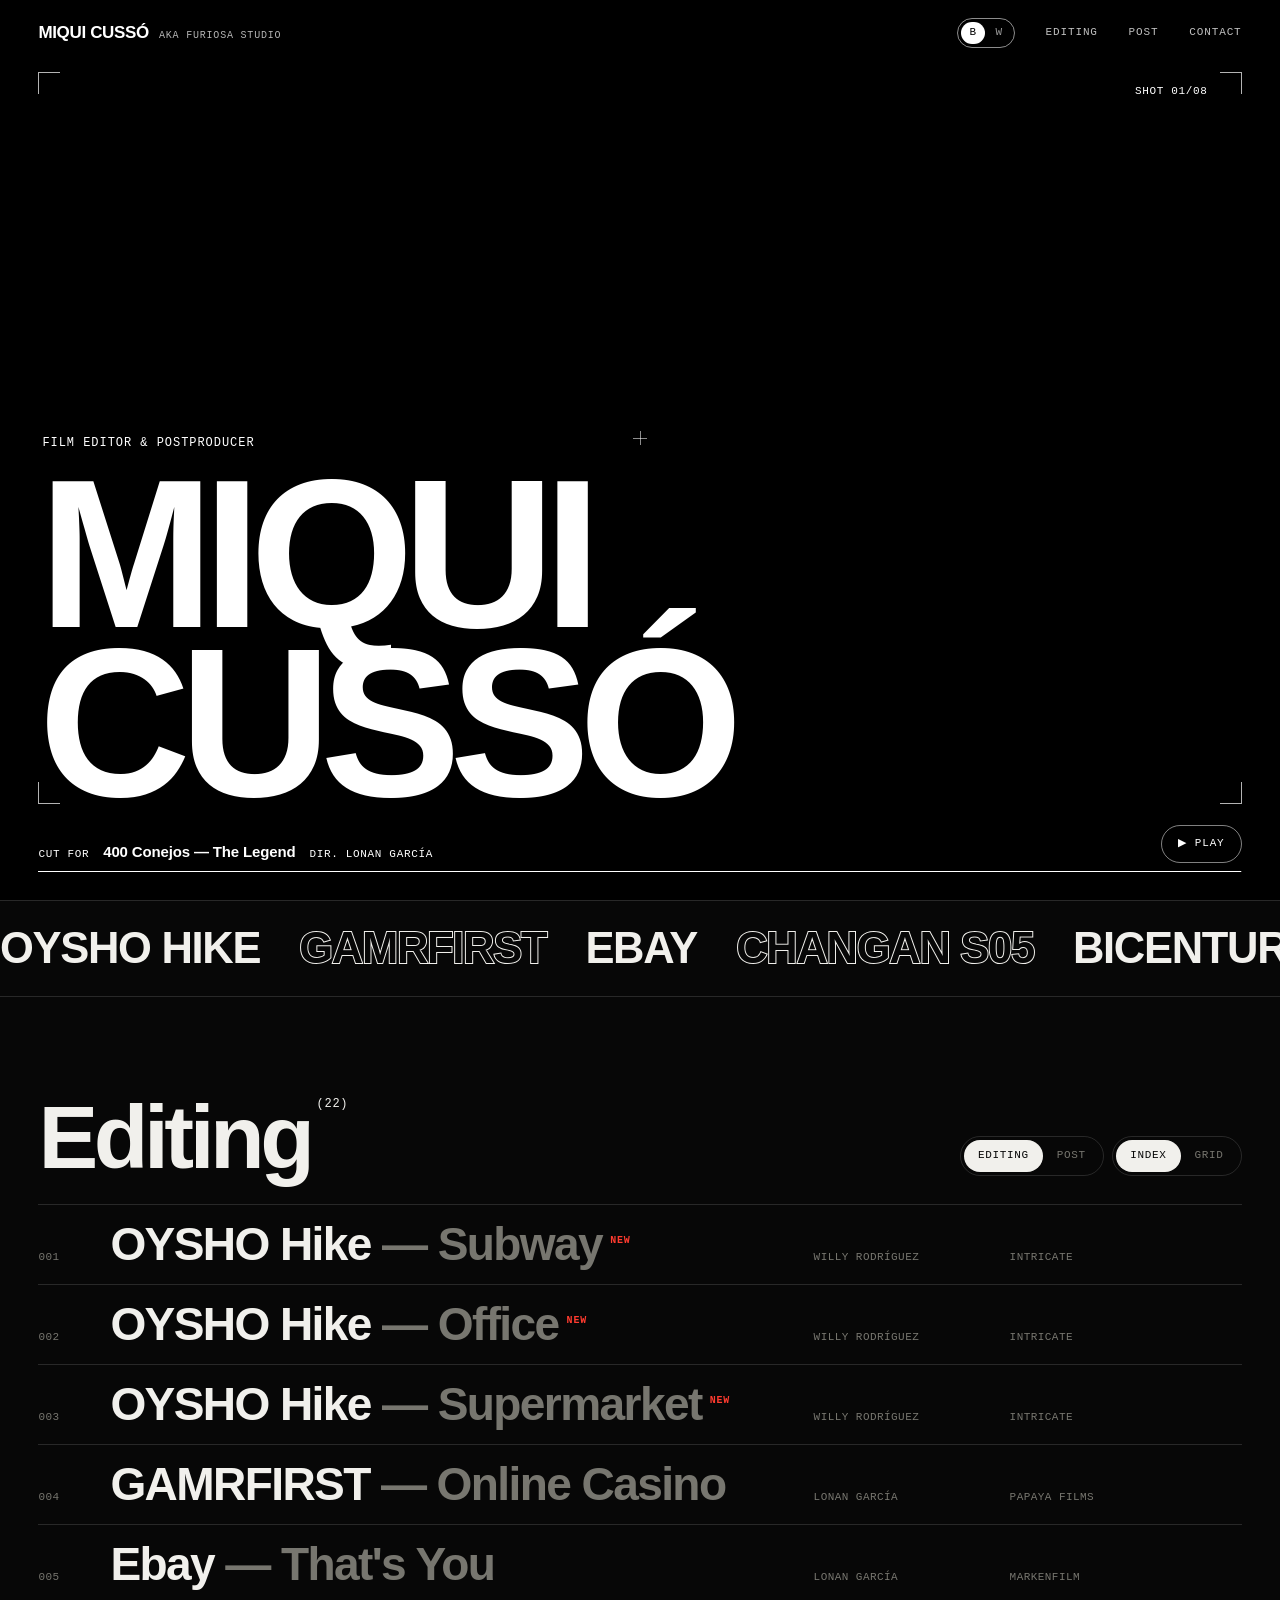
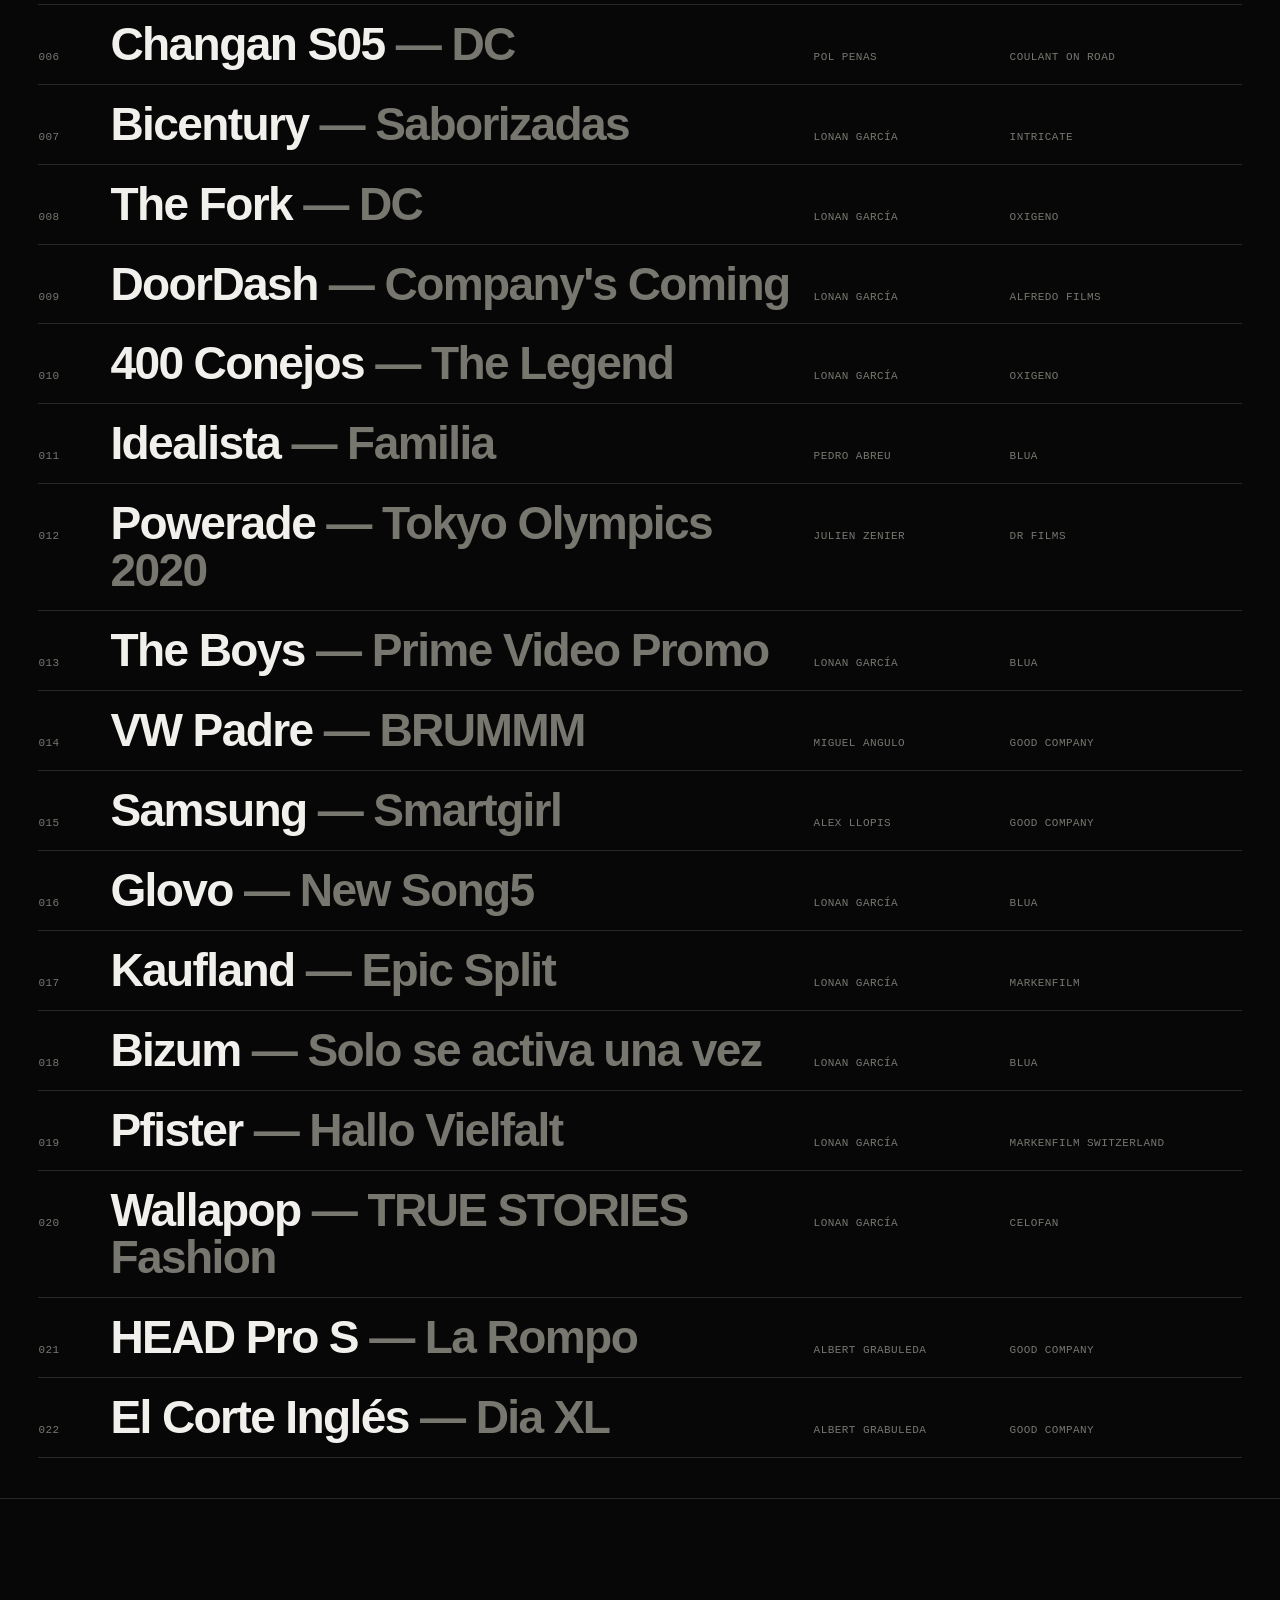
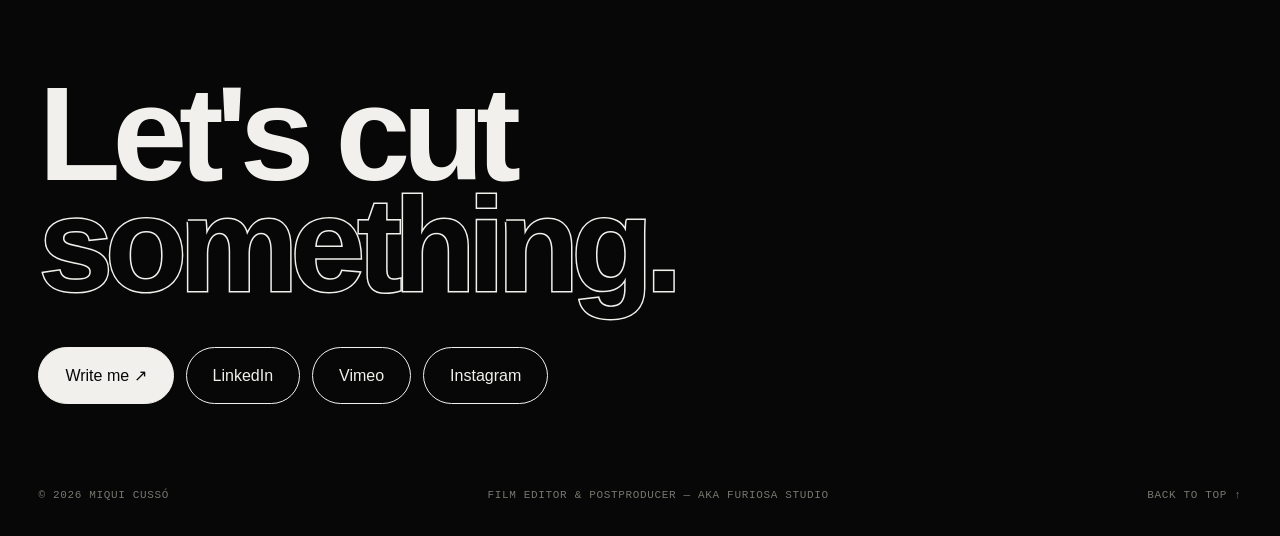
==== commit a95d8f14: "feat: portada con 8 planos al azar de lo reciente + fix línea clara arriba - Cada visita elige 8 de " ====
--- a/contact/index.html
+++ b/contact/index.html
@@ -2,7 +2,8 @@
 <html lang="es">
 <head>
   <meta charset="UTF-8">
-  <meta name="viewport" content="width=device-width, initial-scale=1.0">
+  <meta name="viewport" content="width=device-width, initial-scale=1.0, viewport-fit=cover">
+  <meta name="theme-color" content="#070707" id="themeColor">
   <title>Contact — MIQUI CUSSÓ</title>
   <meta name="description" content="Contacta con Miqui Cussó, montador de cine y postproductor freelance, para proyectos de edición, postproducción y acabado.">
   <link rel="canonical" href="https://miquelcusso-rgb.github.io/contact/">
@@ -47,7 +48,7 @@
       color-scheme: light;
     }
     *, *::before, *::after { box-sizing: border-box; margin: 0; padding: 0; }
-    html { -webkit-text-size-adjust: 100%; }
+    html { -webkit-text-size-adjust: 100%; background: var(--bg); }
     body {
       background: var(--bg); color: var(--fg);
       font-family: var(--sans); font-size: 15px; line-height: 1.45;
@@ -81,7 +82,7 @@
     /* ── HERO ── */
     .hero { position: relative; height: 100svh; min-height: 520px; overflow: hidden; background: #000; color: #fff; }
     .shot {
-      position: absolute; inset: 0;
+      position: absolute; inset: -2px;
       background: #000 center / cover no-repeat;
       opacity: 0;
     }
@@ -390,8 +391,8 @@
   <div class="strip" id="strip"></div>
 </div>
 
-<script src="/assets/projects.js?v=68b7254b"></script>
-<script src="/assets/thumbs.js?v=f11f9f7f"></script>
+<script src="/assets/projects.js?v=9838195a"></script>
+<script src="/assets/thumbs.js?v=4d26ec79"></script>
 <script src="https://player.vimeo.com/api/player.js" async id="vimeoSdk"></script>
 <script>
 (() => {
@@ -466,10 +467,26 @@
     $('nowCred').textContent = p.director && p.director !== '—' ? 'dir. ' + p.director : '';
     const sc = $('scrub'); sc.classList.remove('run'); void sc.offsetWidth; sc.classList.add('run');
   }
+  // Portada: 8 planos al azar en cada visita, elegidos de la mitad superior de
+  // Editing y de Post (lo más reciente) y nunca de hace más de 5 años
+  // (fecha de subida a Vimeo, en assets/thumbs.js → VDATES).
+  let heroPool = null;
+  function pickReel() {
+    if (heroPool) return heroPool;
+    const dates = window.VDATES || {};
+    const cutoff = new Date(); cutoff.setFullYear(cutoff.getFullYear() - 5);
+    const recent = p => !dates[p.vimeo_id] || new Date(dates[p.vimeo_id]) >= cutoff;
+    const top = s => P[s].slice(0, Math.ceil(P[s].length / 2)).map(p => ({ ...p, set: s }));
+    const seen = new Set();
+    const pool = [...top('editing'), ...top('post')]
+      .filter(p => recent(p) && !isPlaceholder(p) && !seen.has(p.vimeo_id) && seen.add(p.vimeo_id));
+    for (let i = pool.length - 1; i > 0; i--) { const j = Math.floor(Math.random() * (i + 1)); [pool[i], pool[j]] = [pool[j], pool[i]]; }
+    heroPool = pool.slice(0, 8);
+    return heroPool;
+  }
   function startHero() {
     clearInterval(heroTimer); shot = -1;
-    const feat = (window.FEATURED || []).map(id => byId[id]).filter(Boolean);
-    reel = (feat.length ? feat : all).filter(p => !isPlaceholder(p));
+    reel = pickReel();
     if (!reel.length) reel = all.slice(0, 8);
     $('shotT').textContent = String(reel.length).padStart(2, '0');
     reel.forEach(p => { const i = new Image(); i.src = big(p); });
@@ -636,7 +653,7 @@
   addEventListener('popstate', route);
 
   // ── Tema B W ──
-  function syncBw() { const l = document.documentElement.dataset.theme === 'light'; $('bw').setAttribute('aria-label', l ? 'Switch to black' : 'Switch to white'); }
+  function syncBw() { const l = document.documentElement.dataset.theme === 'light'; $('themeColor').setAttribute('content', l ? '#f1f0ec' : '#070707'); $('bw').setAttribute('aria-label', l ? 'Switch to black' : 'Switch to white'); }
   $('bw').addEventListener('click', () => {
     const l = document.documentElement.dataset.theme !== 'light';
     document.documentElement.dataset.theme = l ? 'light' : 'dark';
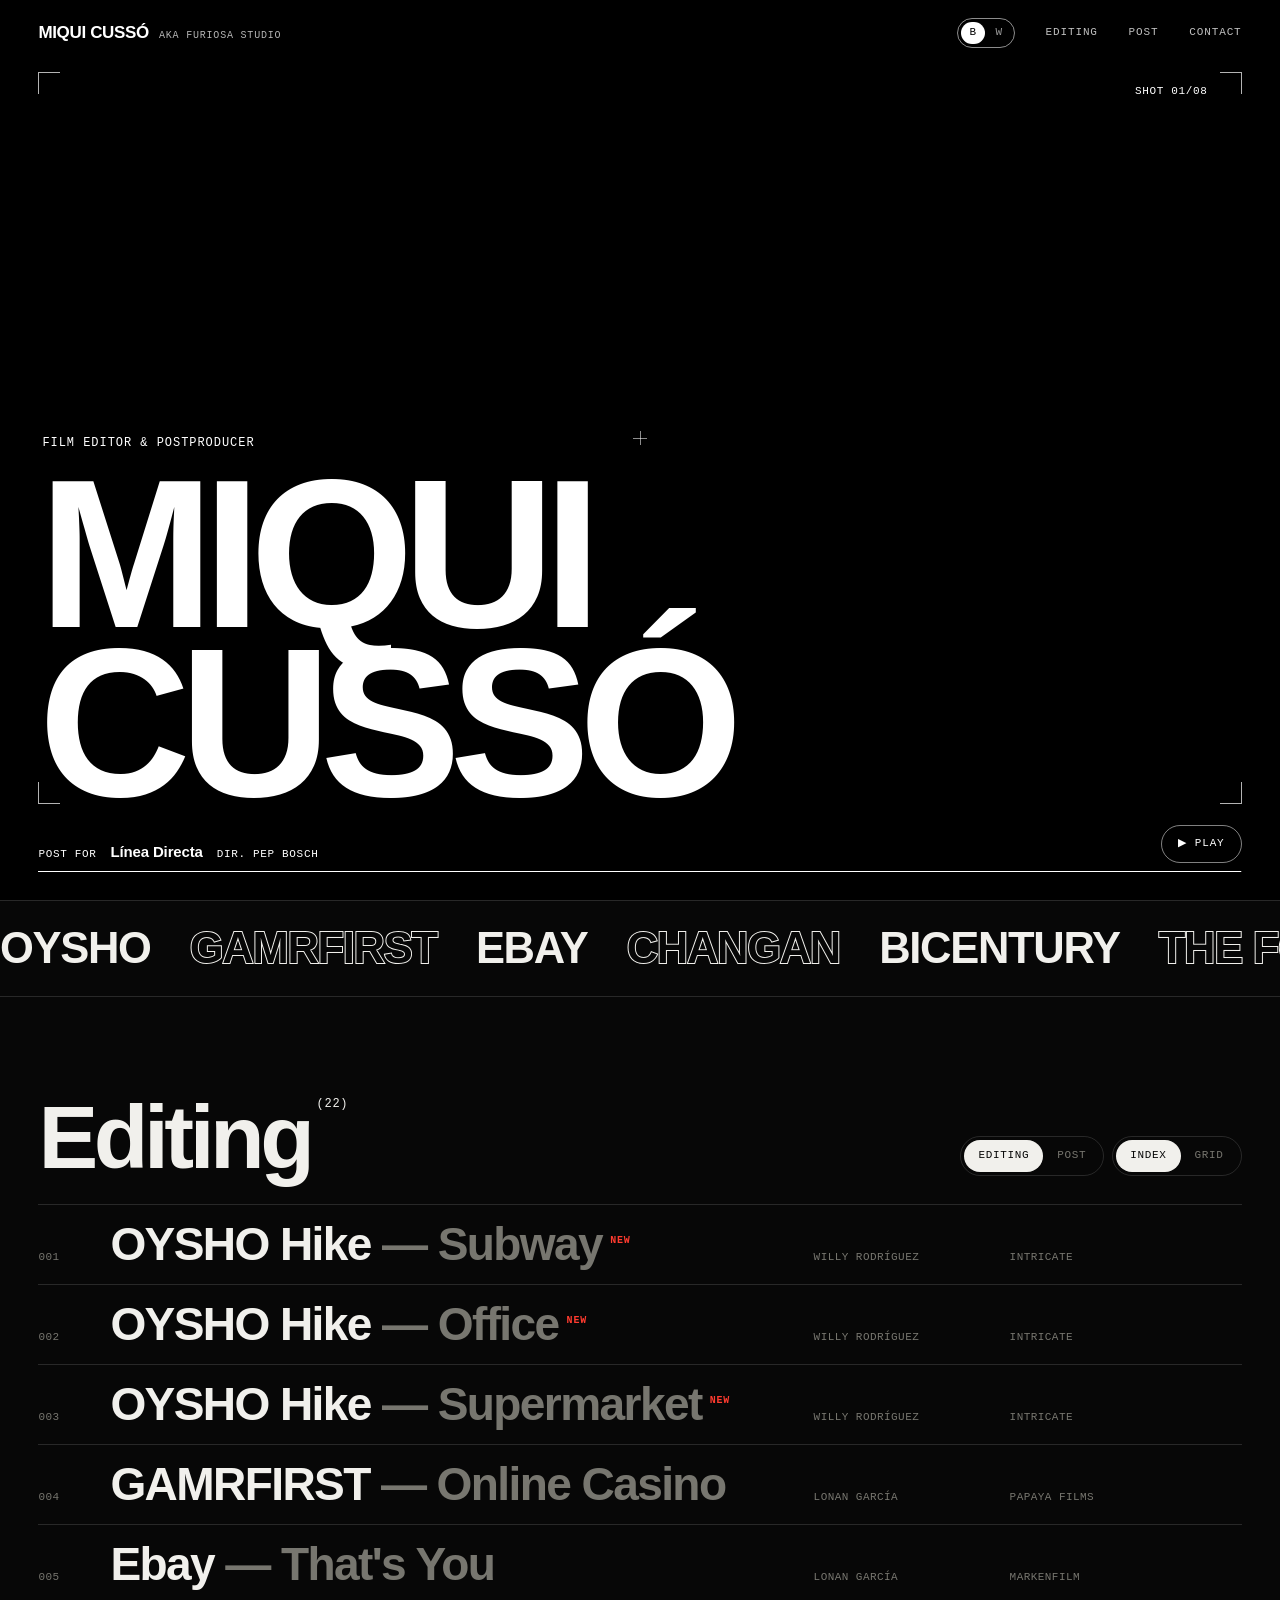
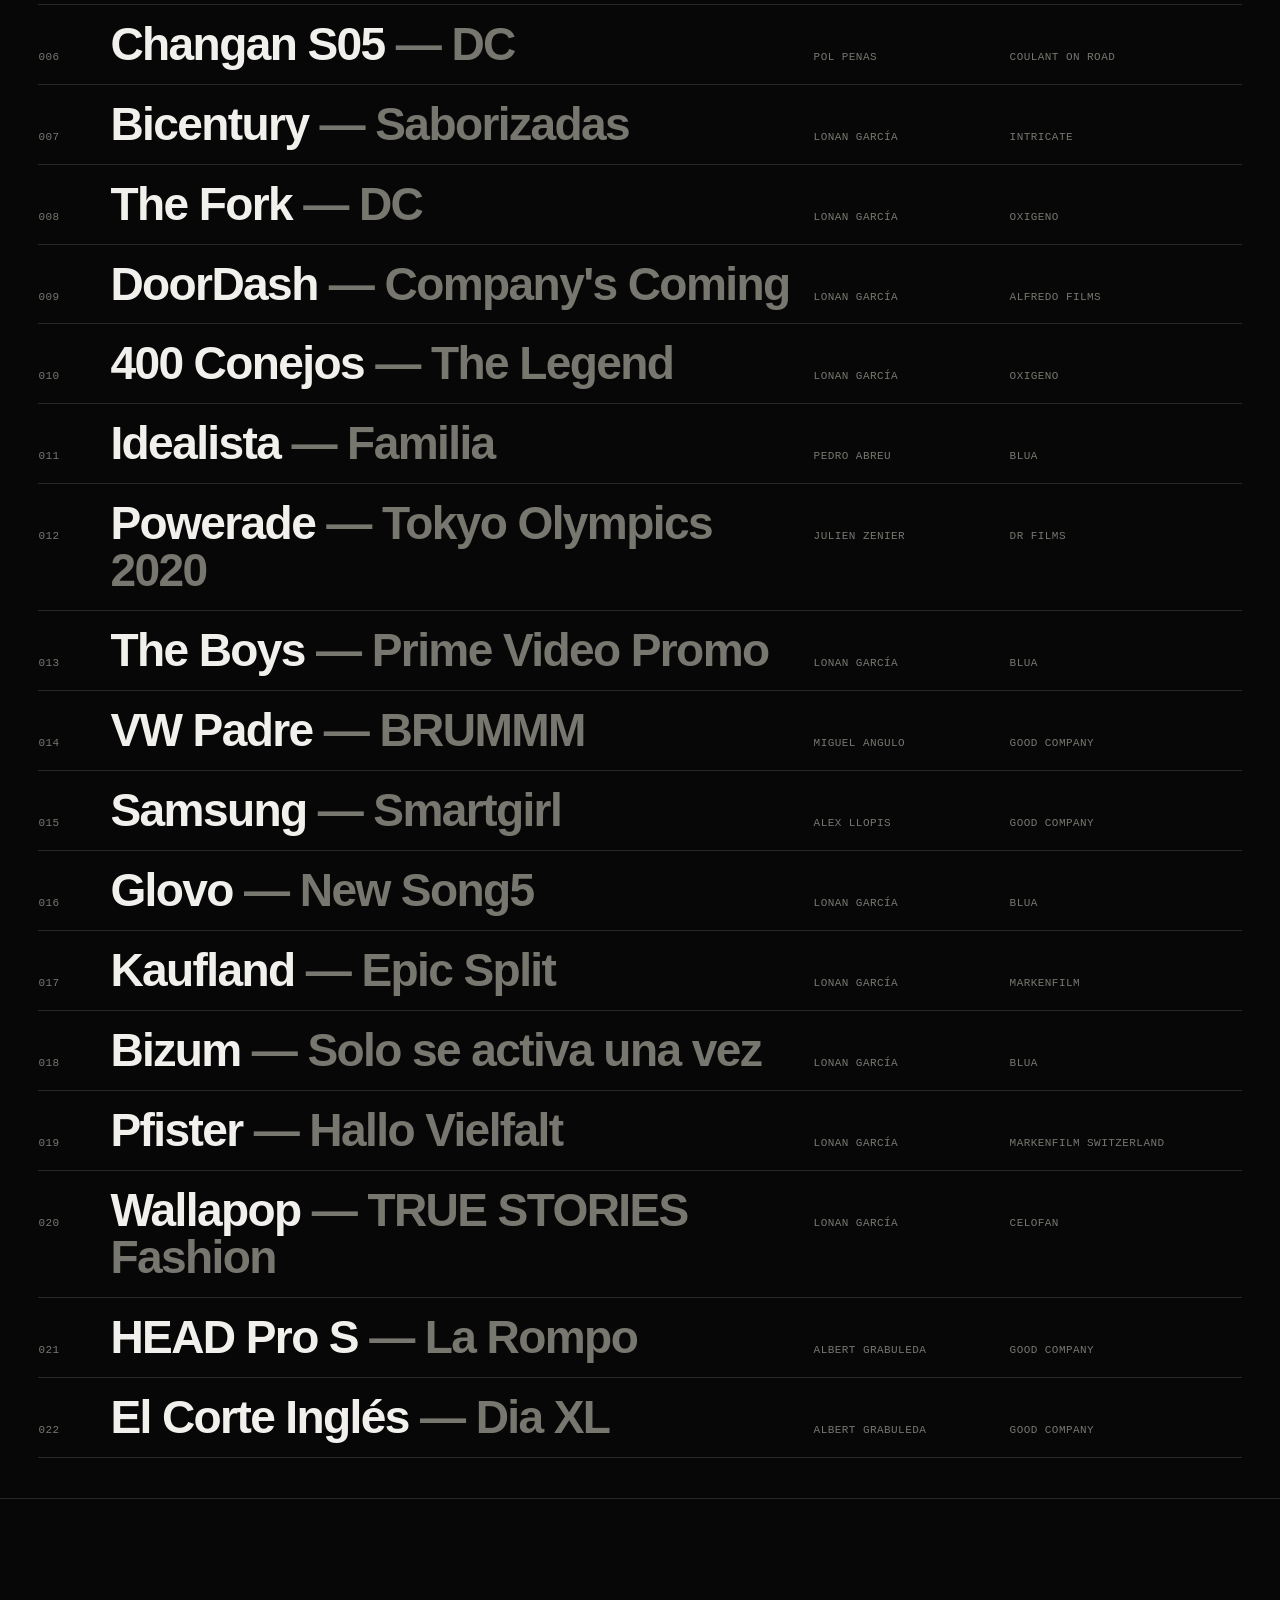
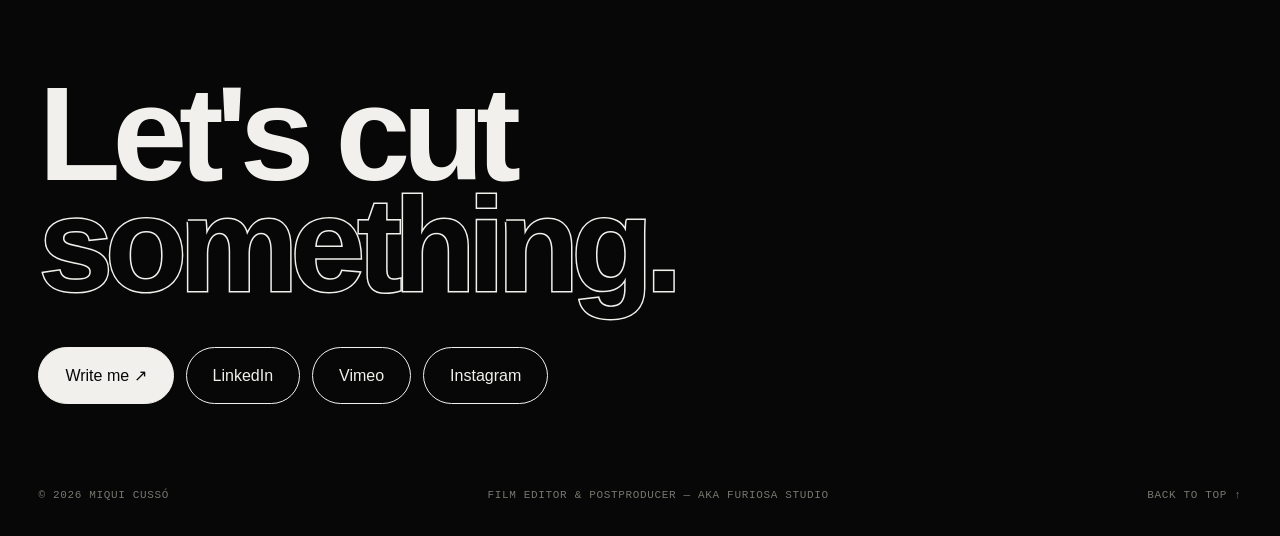
==== commit 21656b85: "feat: cinta de marcas curada a mano (window.BRANDS) OYSHO, HEAD, EA Sports, Changan, LOEWE y Volkswa" ====
--- a/contact/index.html
+++ b/contact/index.html
@@ -391,7 +391,7 @@
   <div class="strip" id="strip"></div>
 </div>
 
-<script src="/assets/projects.js?v=9838195a"></script>
+<script src="/assets/projects.js?v=d5d3bb48"></script>
 <script src="/assets/thumbs.js?v=4d26ec79"></script>
 <script src="https://player.vimeo.com/api/player.js" async id="vimeoSdk"></script>
 <script>
@@ -497,7 +497,7 @@
 
   // ── Ticker de marcas ──
   function buildTicker() {
-    const brands = [...new Set(all.map(p => p.titulo.split(' — ')[0].trim()))];
+    const brands = window.BRANDS || [...new Set(all.map(p => p.titulo.split(' — ')[0].trim()))];
     const html = brands.map(b => `<span>${b}</span>`).join('');
     $('ticker').innerHTML = html + html;
   }
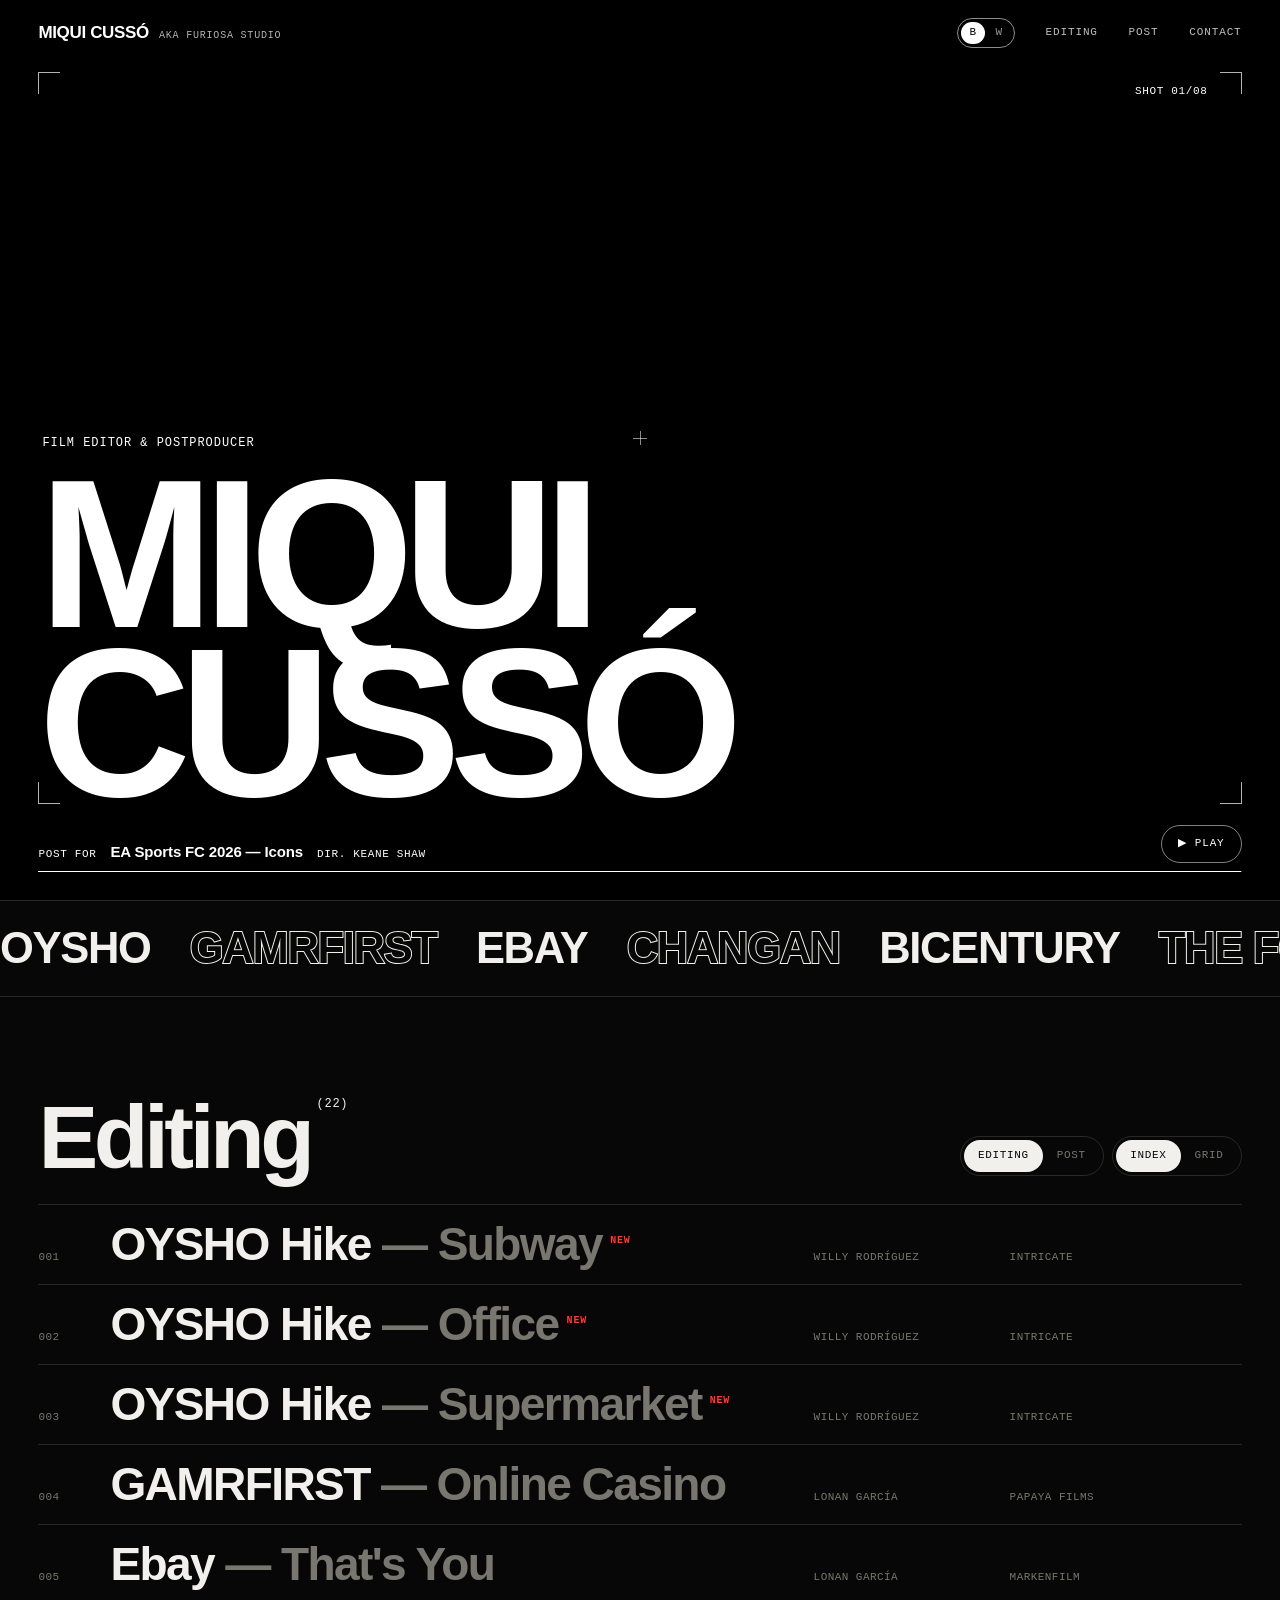
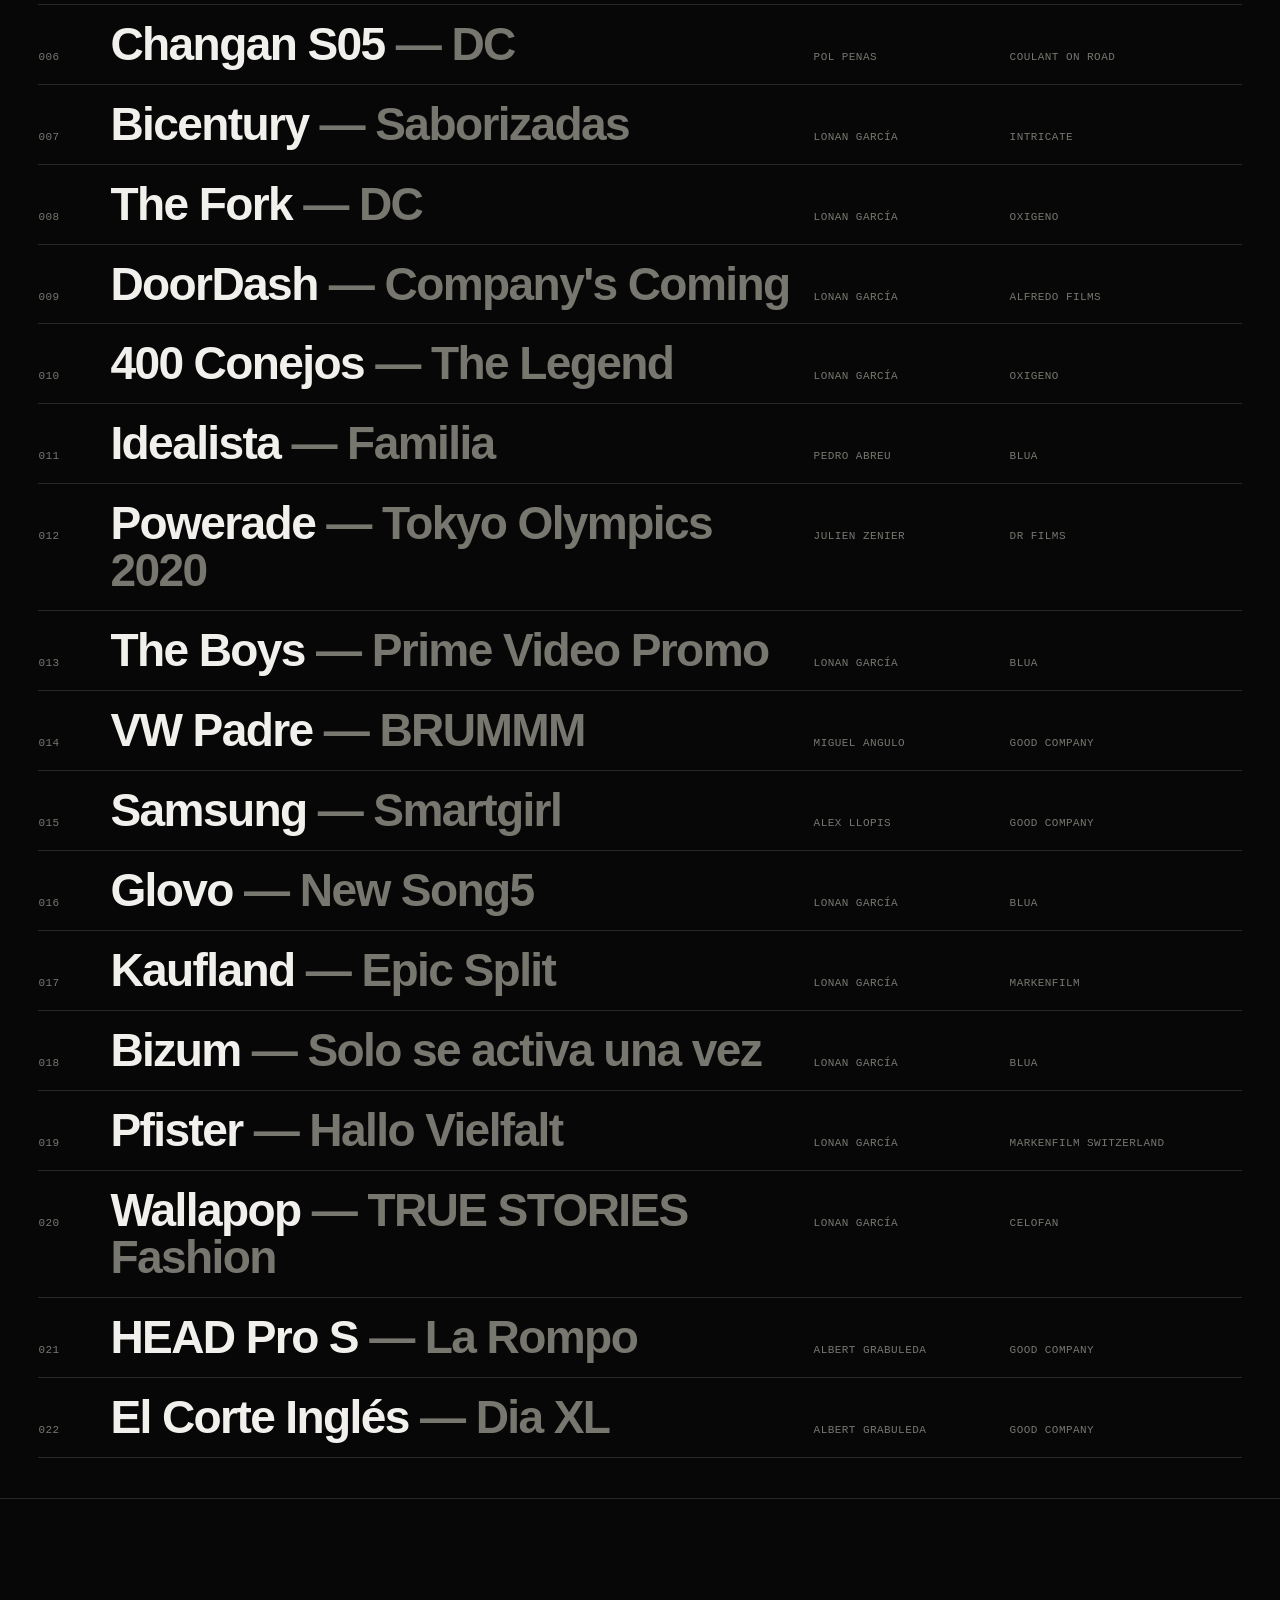
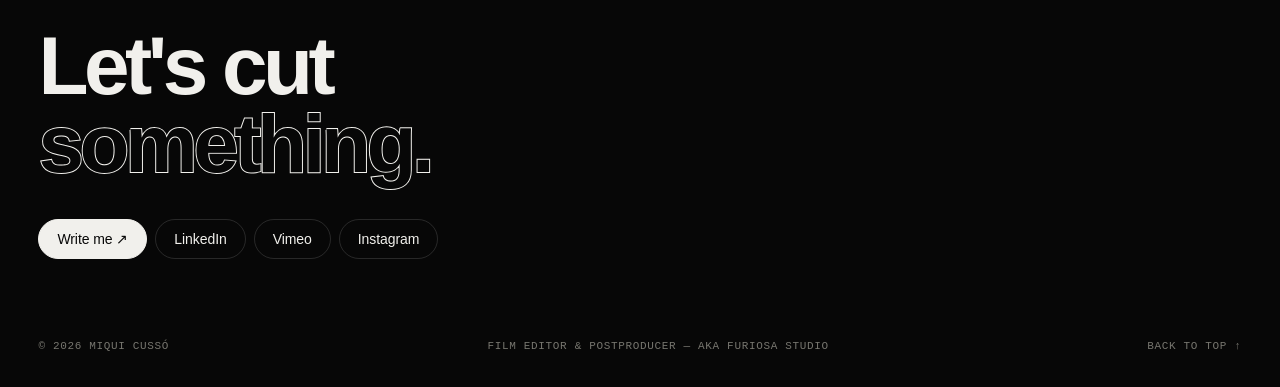
==== commit a2bb9d48: "style: contacto más contenido y botones más pequeños con borde suave Co-Authored-By: Claude Opus 5.5" ====
--- a/contact/index.html
+++ b/contact/index.html
@@ -227,19 +227,20 @@
     .strip button.cur::after { content: ''; position: absolute; left: 0; right: 0; bottom: -6px; height: 2px; background: var(--rec); }
 
     /* ── CONTACT ── */
-    .contact { padding: clamp(80px, 14vw, 200px) var(--pad) 60px; border-top: 1px solid var(--line); }
-    .contact h2 { font-weight: 800; font-size: clamp(48px, 10.5vw, 190px); letter-spacing: -.06em; line-height: .82; }
-    .contact h2 .out { -webkit-text-stroke: 3px var(--fg); paint-order: stroke fill; color: var(--bg); }
-    .contact-row { display: flex; flex-wrap: wrap; gap: 12px; margin-top: 48px; align-items: center; }
-    .pill { display: inline-flex; align-items: center; gap: 10px; padding: 16px 26px; border: 1px solid var(--fg); border-radius: 999px; font-weight: 500; font-size: 16px; transition: background .2s, color .2s; }
-    .pill:hover, .pill.solid { background: var(--fg); color: var(--bg); }
+    .contact { padding: clamp(64px, 10vw, 140px) var(--pad) 56px; border-top: 1px solid var(--line); }
+    .contact h2 { font-weight: 800; font-size: clamp(40px, 6.4vw, 112px); letter-spacing: -.055em; line-height: .95; }
+    .contact h2 .out { -webkit-text-stroke: 2px var(--fg); paint-order: stroke fill; color: var(--bg); }
+    .contact-row { display: flex; flex-wrap: wrap; gap: 8px; margin-top: 36px; align-items: center; }
+    .pill { display: inline-flex; align-items: center; gap: 8px; height: 40px; padding: 0 18px; border: 1px solid var(--line); border-radius: 999px; font-weight: 500; font-size: 14px; letter-spacing: -.005em; transition: background .2s, color .2s, border-color .2s; }
+    .pill:hover { border-color: var(--fg); }
+    .pill.solid { background: var(--fg); color: var(--bg); border-color: var(--fg); }
     .pill.solid:hover { background: transparent; color: var(--fg); }
-    .pill.social svg { display: none; width: 20px; height: 20px; fill: currentColor; }
+    .pill.social svg { display: none; width: 16px; height: 16px; fill: currentColor; }
     @media (max-width: 760px) {
       /* Móvil: Write me + 3 logos en una sola línea */
       .contact-row { flex-wrap: nowrap; gap: 10px; }
-      .pill.solid { flex: 1 1 auto; justify-content: center; padding: 15px 18px; white-space: nowrap; }
-      .pill.social { flex: 0 0 auto; width: 52px; height: 52px; padding: 0; justify-content: center; }
+      .pill.solid { flex: 1 1 auto; justify-content: center; height: 44px; padding: 0 18px; white-space: nowrap; }
+      .pill.social { flex: 0 0 auto; width: 44px; height: 44px; padding: 0; justify-content: center; }
       .pill.social span { display: none; }
       .pill.social svg { display: block; }
     }
